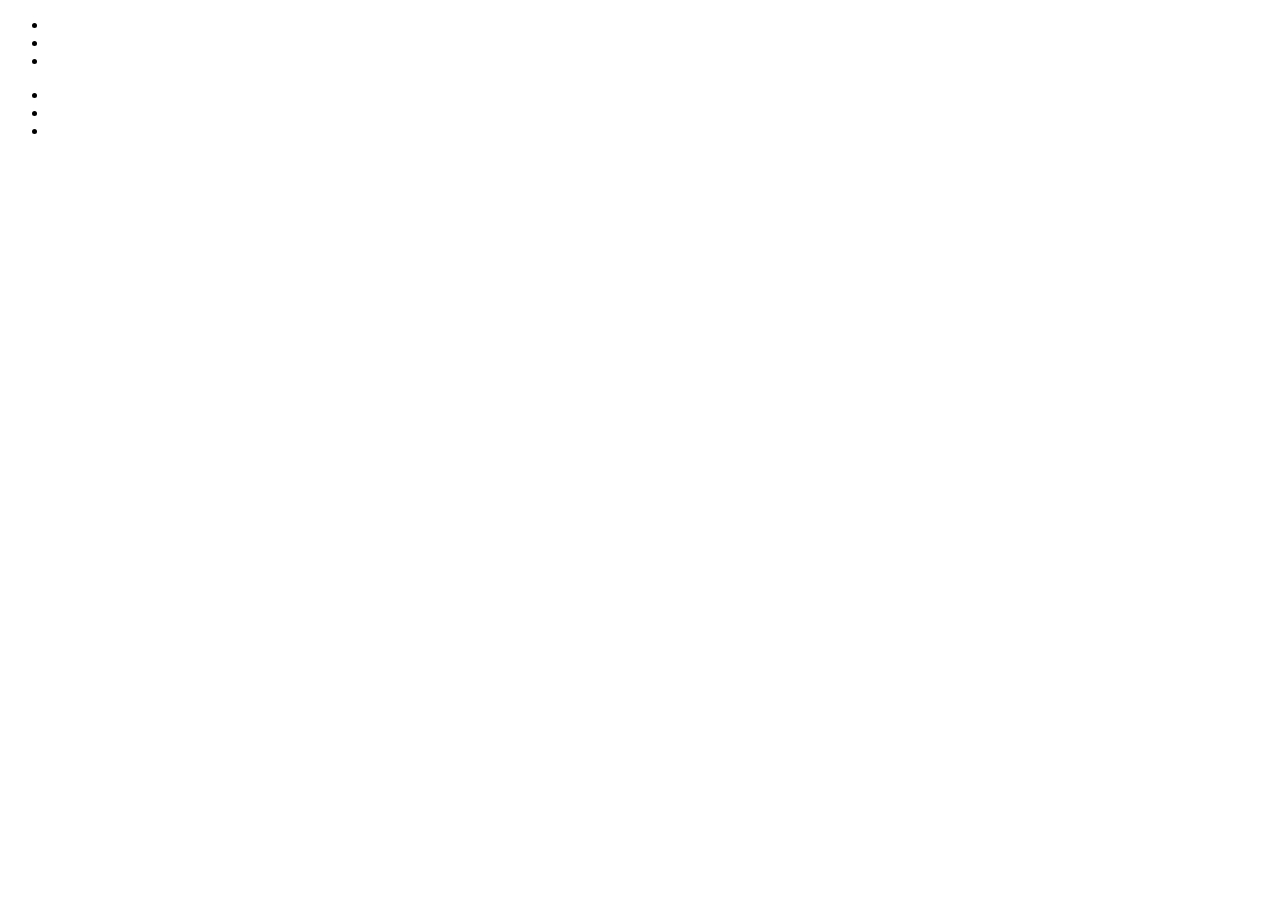
==== index.html @ 1eb903cd "html structuur" ====
<!DOCTYPE html>
<html lang="en">
<head>
    <meta charset="UTF-8">
    <meta name="viewport" content="width=device-width, initial-scale=1.0">
    <title>Qatar museum</title>
</head>
<body>
    <header>

        <nav>
            <ul>
                <li></li>
                <li></li>
                <li></li>
            </ul>
        </nav>
    </header>

    <ul>
        <li></li>
        <li></li>
        <li></li>
    </ul>

        <nav></nav>





</body>
</html>
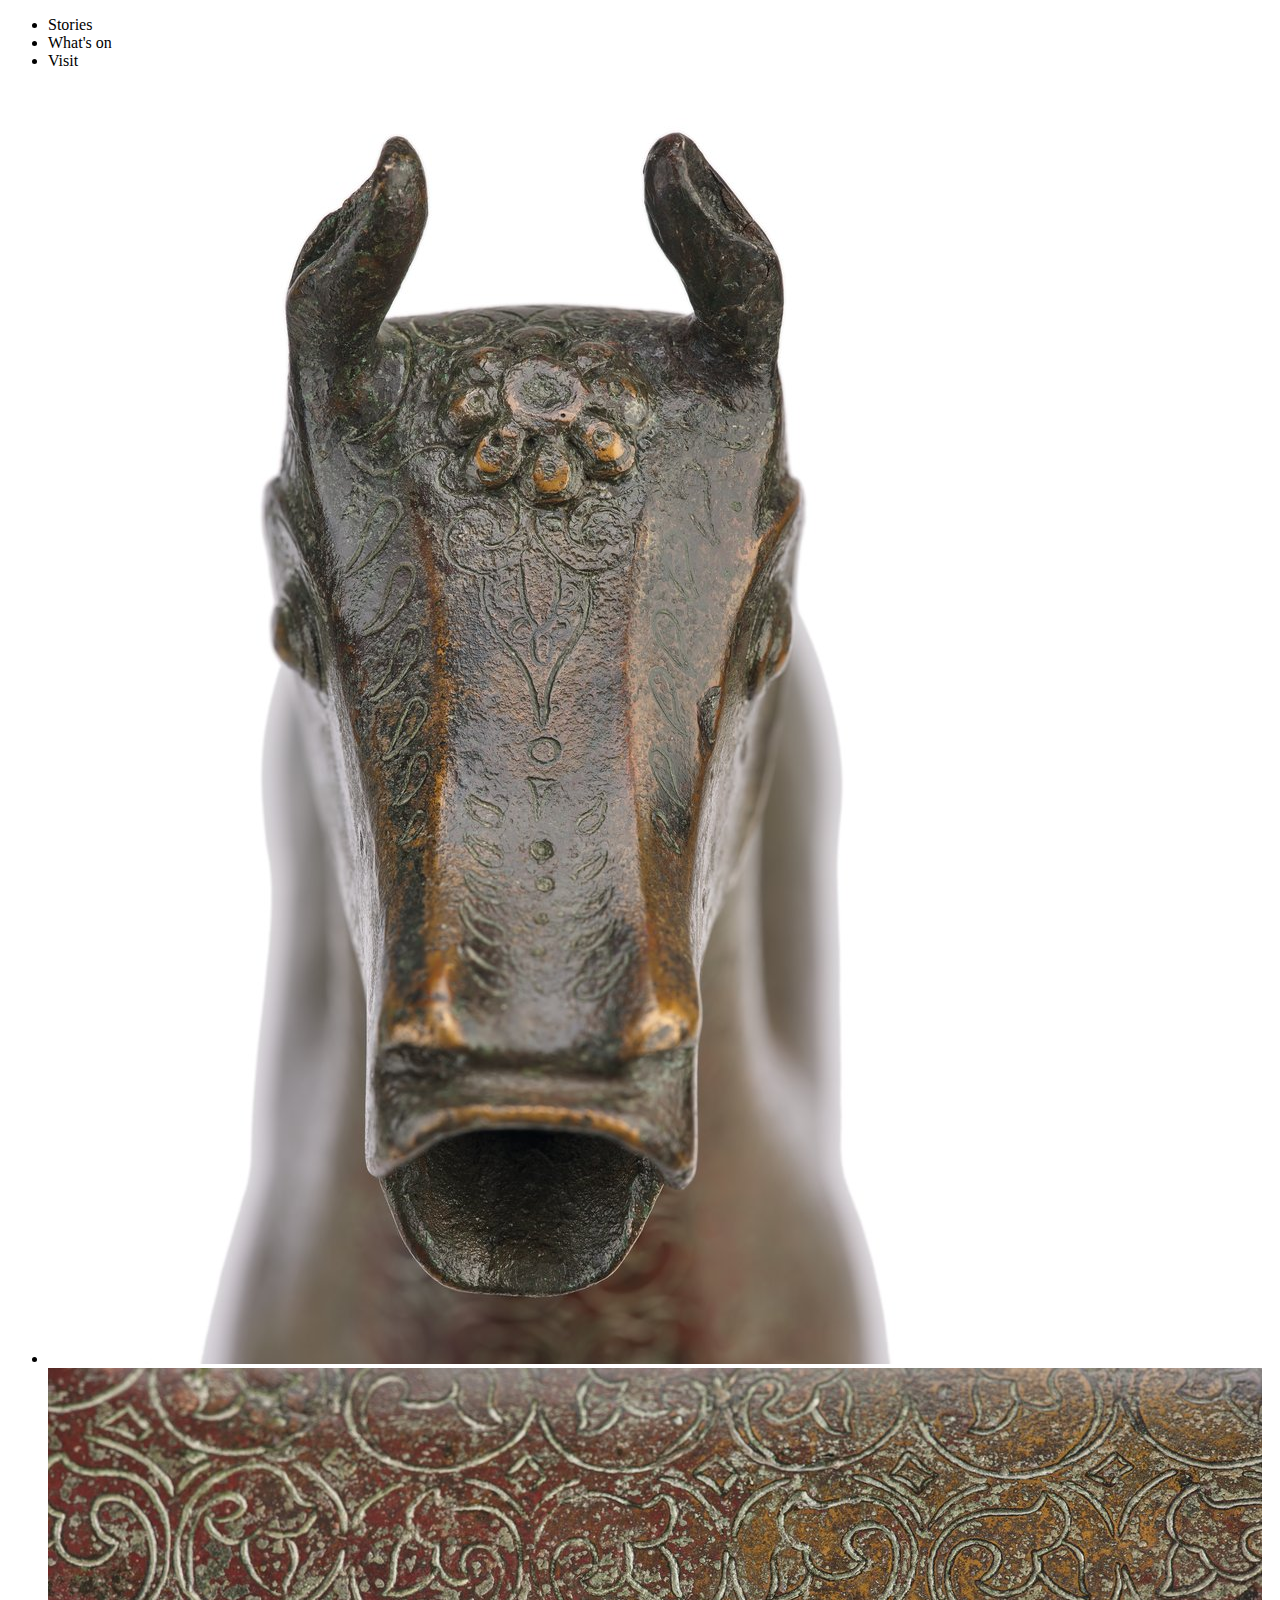
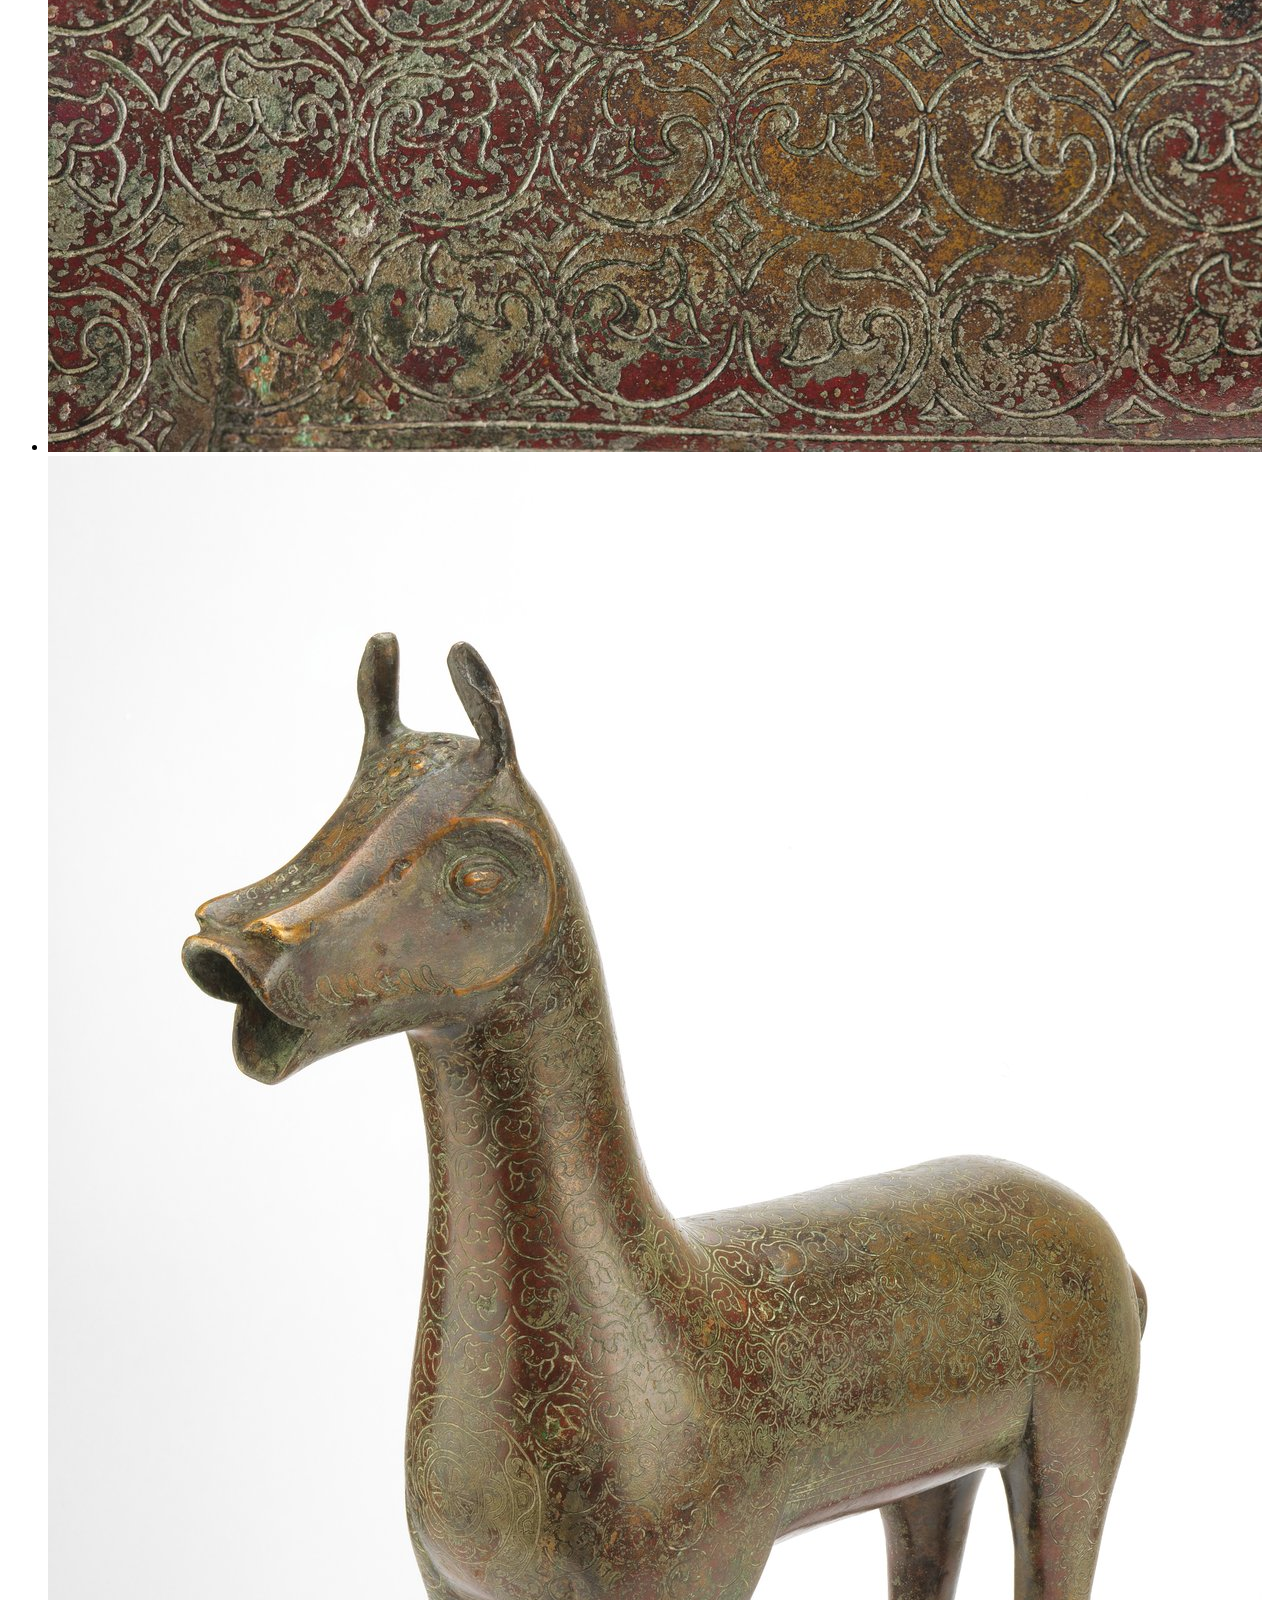
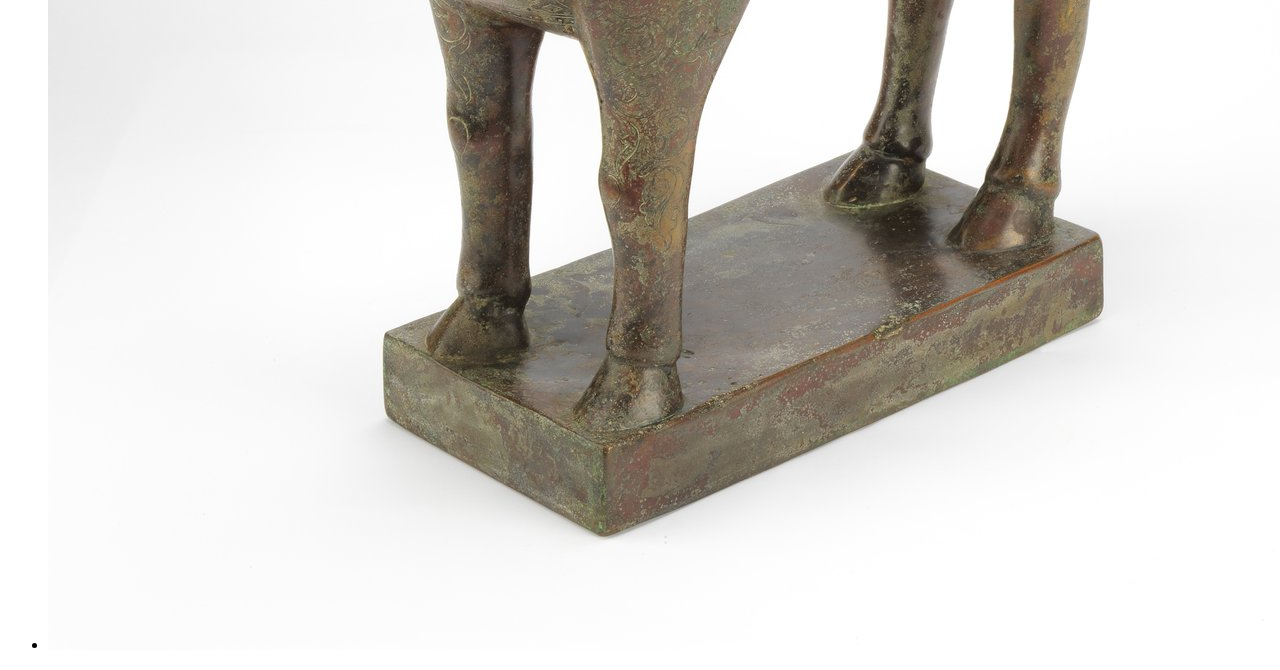
==== commit e75c7f0d: "tekst toevgevoegd" ====
--- a/index.html
+++ b/index.html
@@ -10,17 +10,17 @@
 
         <nav>
             <ul>
-                <li></li>
-                <li></li>
-                <li></li>
+                <li>Stories</li>
+                <li>What's on</li>
+                <li>Visit</li>
             </ul>
         </nav>
     </header>
 
     <ul>
-        <li></li>
-        <li></li>
-        <li></li>
+        <li><img src="assets/hind_2.2e16d0ba.fill-946x1278.jpg" alt="museum foto1"></li>
+        <li><img src="assets/hind_3.2e16d0ba.fill-1214x684.jpg" alt= "museum foto2"></li>
+        <li><img src="assets/hind_5.max-3188x1794.jpg" alt="museum foto3"></li>
     </ul>
 
         <nav></nav>
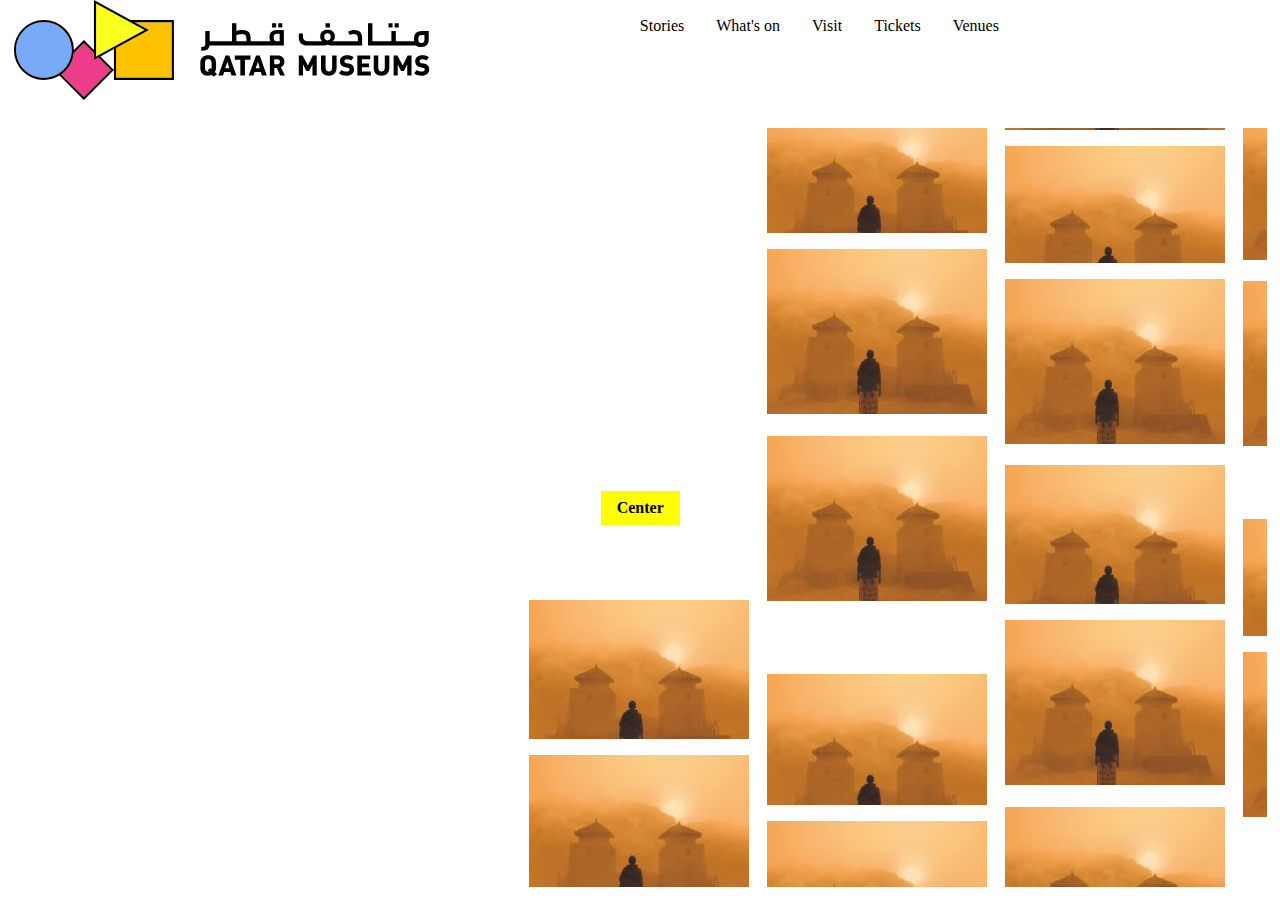
==== commit 9b4ab5b0: "v1" ====
--- a/index.html
+++ b/index.html
@@ -3,31 +3,651 @@
 <head>
     <meta charset="UTF-8">
     <meta name="viewport" content="width=device-width, initial-scale=1.0">
+    <link rel="stylesheet" href="styles\styles.css">
+    <script src="script.js" defer></script>
     <title>Qatar museum</title>
 </head>
 <body>
-    <header>
-
-        <nav>
-            <ul>
+
+        <nav class="website_navbar">
+            <svg class="logo__svg logo__svg--en" height="100" preserveAspectRatio="xMinYMid meet" viewBox="0 0 627 150" width="627" x="0" xmlns="http://www.w3.org/2000/svg" xmlns:xlink="http://www.w3.org/1999/xlink" y="0"><defs><g class="name" fill="currentColor" id="logo-en"><path d="M121.4 79.4l-15-15-15.3 15.4a44.75 44.75 0 01-18.6 31.7l33.9 33.9 40.5-40.5-18.7-18.7-6.8 3.7V79.4z" fill="#ed3c8a"></path><path d="M154.6 71.9v44.9h83.6V33.2h-56L203.9 45z" fill="#ffc200"></path><path d="M124.6 5.3v79.3L197.3 45z" fill="#faff1e"></path><path d="M46.4 33.1c-23.1 0-41.8 18.8-41.8 41.8 0 23.1 18.8 41.8 41.8 41.8 23.1 0 41.8-18.8 41.8-41.8 0-23.1-18.8-41.8-41.8-41.8z" fill="#79aafa"></path><path d="M176.4 30l-55-30v75l-15-15-15 15.1v-.2a45 45 0 10-45 45c8.6 0 16.6-2.4 23.4-6.6l36.6 36.6 45-45-20.3-20.3 20.3-11.1V120h90V30h-65zm-130 86.7C23.3 116.7 4.6 98 4.6 74.9c0-23.1 18.8-41.8 41.8-41.8 23.1 0 41.8 18.8 41.8 41.8 0 23.1-18.8 41.8-41.8 41.8zM146.9 105l-40.5 40.5-33.9-33.9a44.75 44.75 0 0018.6-31.7l15.3-15.3 15 15V90l6.8-3.7 18.7 18.7zm-22.3-20.4V5.3L197.3 45l-72.7 39.6zm113.6 32.2h-83.6V71.9L203.9 45l-21.7-11.8h56v83.6z" fill="#000000"></path><g fill="currentColor"><path d="M284.9 76.2c5.8 0 9.2-2.6 10-7.8h111.4V45.2c-4.2-.1-6.3-.1-9.6-.1-9 0-11.9 4.8-11.9 10.2v.6c0 2.7.5 4.3 1.4 5.8v.3h-29.7v-4.3c0-8.3-3.6-12.6-12.3-12.6h-1.1c-2.2 0-5.6.4-8 1.6V34.8h-6.6v27.1H295V46.5h-6.6v19.3c0 3.1-1.3 4.6-4.4 4.6h-1.7v5.8h2.6zm158.9-14.3c-5.4 0-8.9-1.5-8.9-8.2v-3.6h-6c-.2 2-.3 4-.3 4.9 0 9.9 5.3 13.4 14.1 13.4h19.5c2.6 0 6.8-.3 9.6-1.2 2.9.9 6.2 1.2 9.2 1.2h42.7V57.6c0-8.3-3.6-12.6-12.2-12.6-2.7 0-6.1.7-8.9 2.6l2.6 4.9c2.1-1.1 4.4-1.4 6.1-1.4 4.1 0 6 1.8 6 6.1V62h-37.8v-.2c2.1-1.7 3.3-4 3.3-7.1V54c0-6.6-5.4-9.5-11-9.5-5.3 0-11 2.6-11 9.5v.7c0 2.9.8 5.4 3.1 7.1v.2h-20.1zm170-15.4c-9 0-12.3 4.3-12.3 12.6v.3c0 .9.1 1.8.1 2.6h-27.4V46.6h-6.6V62h-28.5V34.8h-6.6v33.6h71.6c2.6 1.7 5 2.2 7.9 2.2h1.1c6.8 0 10.5-4.3 10.5-10.8V46.6c-4.2-.1-6.5-.1-9.8-.1zm-270.4 4.6c4.1 0 6.7 1.8 6.7 6.3V62h-15v-9.2c1.6-1.2 5.1-1.6 6.9-1.6h1.4zm268.8 13.3c-2.7 0-4.2-1.6-4.2-5.2v-.9c0-4.3 1.5-5.8 5.9-5.8h3.3v6.7c0 3.6-1.3 5.2-4.3 5.2h-.7zm-216.3-2.5c-3.2 0-4.9-1.5-4.9-5.7v-.5c0-3.6 1.9-5 5.6-5h3.4V62h-4.1zm71-7.7c0-3.1 1.9-4.5 4.9-4.5 2.6 0 4.8 1.3 4.8 4.5v.7c0 4.1-2 5.5-4.8 5.9-2.6-.5-4.9-1.7-4.9-5.9v-.7zm1.9-12.8h6.6v-6.6h-6.6v6.6zm-80.2 0h6.1v-6.6h-6.1v6.6zm174.6 0h6.1v-6.6h-6.1v6.6zm-165.3 0h6.1v-6.6h-6.1v6.6zm174.6 0h6.1v-6.6h-6.1v6.6z"></path><path d="M281 102.1c0 7.5 4 11.5 11.2 11.5 2.1 0 4.2-.4 5.8-1.3l3.2 2.8 4.8-4-3.3-3.1c1.3-1.9 1.9-4.7 1.9-7.6v-6.2c0-7.5-4.3-11.5-11.8-11.5-6.6 0-11.8 4-11.8 11.5v7.9zm154 11v-16h.3l4.7 9.5h4.3L449 97h.2v16.1h6.4V83.2h-5.8l-7.5 15.1-7.8-15.1h-5.8v29.9h6.3zm142.1 0v-16h.2l4.8 9.5h4.3l4.7-9.6h.3v16.1h6.4V83.2H592l-7.5 15.1-7.8-15.1h-5.8v29.9h6.2zm-169.2.1l-6.1-12.2c3.5-1.3 5.4-4.7 5.4-8.6 0-5.3-4-9.1-10.1-9.1h-11.8v29.9h6.7v-11.3h3.6l5.2 11.3h7.1zm77.5-30h-6.7v18.2c0 4.3-1.6 6-4.9 6-3.2 0-4.9-1.8-4.9-6V83.2H462V102c0 7.5 4.2 11.5 11.8 11.5 6.6 0 11.6-4 11.6-11.5V83.2zm79 0h-6.7v18.2c0 4.3-1.7 6-4.9 6s-4.9-1.8-4.9-6V83.2h-6.8V102c0 7.5 4.2 11.5 11.8 11.5 6.6 0 11.6-4 11.6-11.5V83.2zm-203.8 30l1.8-5.3h9.2l1.7 5.3h7.4l-10.6-29.9h-5.6l-10.9 29.9h7zm-45.6 0l1.8-5.3h9.2l1.7 5.3h7.4l-10.7-29.9h-5.6L308 113.2h7zm219-18.1h-10.6v-6.2h12.5v-5.7h-19.4v29.9h20.2v-5.7h-13.3v-6.5H534v-5.8zm-45.1 14.8c3.4 2.9 7.1 3.7 11.4 3.7 6.1 0 11.2-3.2 11.2-9.4 0-4.7-2-7.9-8.2-9l-3.2-.5c-2-.3-3-1.2-3-2.9s1.3-3 3.9-3c1.7 0 3.9.2 6.3 2l3.7-4.9c-2.8-2.2-5.7-3.1-9.9-3.1-6.6 0-10.7 3.7-10.7 9.1 0 5.1 2.5 7.9 8.1 8.9l3.5.7c1.9.3 2.8 1.2 2.8 2.8 0 1.9-1.7 3.1-4.6 3.1-2.6 0-5-.4-7.4-2.4l-3.9 4.9zm112.8 0c3.4 2.9 7.1 3.7 11.4 3.7 6.1 0 11.2-3.2 11.2-9.4 0-4.7-2-7.9-8.2-9l-3.2-.5c-2-.3-3-1.2-3-2.9s1.3-3 3.9-3c1.7 0 3.9.2 6.3 2l3.7-4.9c-2.8-2.2-5.8-3.1-9.9-3.1-6.6 0-10.6 3.7-10.6 9.1 0 5.1 2.5 7.9 8.1 8.9l3.5.7c1.9.3 2.8 1.2 2.8 2.8 0 1.9-1.7 3.1-4.6 3.1-2.6 0-5-.4-7.4-2.4l-4 4.9zM356.1 83.3h-23.4v6.3h8.3v23.6h6.9V89.6h8.3v-6.3zm-68.2 11.3c0-4.3 1.7-6 5-6 3.2 0 5 1.7 5 6v7.2c0 .8-.1 1.5-.1 2.1l-1.9-1.9-4 3.8 2.2 1.9c-.4.1-.7.1-1.1.1-3.1 0-5-1.7-5-6v-7.2zm104 1.9v-7.8h4.1c2.8 0 4.5 1.2 4.5 3.8 0 2.6-1.7 4-4.5 4h-4.1zM321.5 93h.2l2.8 9.4h-6.2l3.2-9.4zm45.7 0h.2l2.8 9.4H364l3.2-9.4z"></path></g></g></defs><use fill="currentColor" x="0" xlink:href="#logo-en" y="0"></use></svg>
+            <ul class="navbar_list">
                 <li>Stories</li>
                 <li>What's on</li>
                 <li>Visit</li>
+                <li>Tickets</li>
+                <li>Venues</li>
             </ul>
         </nav>
-    </header>
-
-    <ul>
-        <li><img src="assets/hind_2.2e16d0ba.fill-946x1278.jpg" alt="museum foto1"></li>
-        <li><img src="assets/hind_3.2e16d0ba.fill-1214x684.jpg" alt= "museum foto2"></li>
-        <li><img src="assets/hind_5.max-3188x1794.jpg" alt="museum foto3"></li>
-    </ul>
-
-        <nav></nav>
-
-
-
-
-
+
+    <main>
+        <ul>
+            <li><img src="assets\1._Ramata-Toulaye_Sy_Banel__Adama.d9264bcf.fill-1024x768.jpg" alt="woestijnfoto"></li>
+            <li><img src="assets\1._Ramata-Toulaye_Sy_Banel__Adama.d9264bcf.fill-1024x768.jpg" alt="woestijnfoto"></li>
+            <li><img src="assets\1._Ramata-Toulaye_Sy_Banel__Adama.d9264bcf.fill-1024x768.jpg" alt="woestijnfoto"></li>
+            <li><img src="assets\1._Ramata-Toulaye_Sy_Banel__Adama.d9264bcf.fill-1024x768.jpg" alt="woestijnfoto"></li>
+            <li><img src="assets\1._Ramata-Toulaye_Sy_Banel__Adama.d9264bcf.fill-1024x768.jpg" alt="woestijnfoto"></li>
+            <li><img src="assets\1._Ramata-Toulaye_Sy_Banel__Adama.d9264bcf.fill-1024x768.jpg" alt="woestijnfoto"></li>
+            <li><img src="assets\1._Ramata-Toulaye_Sy_Banel__Adama.d9264bcf.fill-1024x768.jpg" alt="woestijnfoto"></li>
+            <li><img src="assets\1._Ramata-Toulaye_Sy_Banel__Adama.d9264bcf.fill-1024x768.jpg" alt="woestijnfoto"></li>
+            <li><img src="assets\1._Ramata-Toulaye_Sy_Banel__Adama.d9264bcf.fill-1024x768.jpg" alt="woestijnfoto"></li>
+            <li><img src="assets\1._Ramata-Toulaye_Sy_Banel__Adama.d9264bcf.fill-1024x768.jpg" alt="woestijnfoto"></li>
+            <li><img src="assets\1._Ramata-Toulaye_Sy_Banel__Adama.d9264bcf.fill-1024x768.jpg" alt="woestijnfoto"></li>
+            <li><img src="assets\1._Ramata-Toulaye_Sy_Banel__Adama.d9264bcf.fill-1024x768.jpg" alt="woestijnfoto"></li>
+            <li><img src="assets\1._Ramata-Toulaye_Sy_Banel__Adama.d9264bcf.fill-1024x768.jpg" alt="woestijnfoto"></li>
+            <li><img src="assets\1._Ramata-Toulaye_Sy_Banel__Adama.d9264bcf.fill-1024x768.jpg" alt="woestijnfoto"></li>
+            <li><img src="assets\1._Ramata-Toulaye_Sy_Banel__Adama.d9264bcf.fill-1024x768.jpg" alt="woestijnfoto"></li>
+            <li><img src="assets\1._Ramata-Toulaye_Sy_Banel__Adama.d9264bcf.fill-1024x768.jpg" alt="woestijnfoto"></li>
+            <li><img src="assets\1._Ramata-Toulaye_Sy_Banel__Adama.d9264bcf.fill-1024x768.jpg" alt="woestijnfoto"></li>
+            <li><img src="assets\1._Ramata-Toulaye_Sy_Banel__Adama.d9264bcf.fill-1024x768.jpg" alt="woestijnfoto"></li>
+            <li><img src="assets\1._Ramata-Toulaye_Sy_Banel__Adama.d9264bcf.fill-1024x768.jpg" alt="woestijnfoto"></li>
+            <li><img src="assets\1._Ramata-Toulaye_Sy_Banel__Adama.d9264bcf.fill-1024x768.jpg" alt="woestijnfoto"></li>
+            <li><img src="assets\1._Ramata-Toulaye_Sy_Banel__Adama.d9264bcf.fill-1024x768.jpg" alt="woestijnfoto"></li>
+            <li><img src="assets\1._Ramata-Toulaye_Sy_Banel__Adama.d9264bcf.fill-1024x768.jpg" alt="woestijnfoto"></li>
+            <li><img src="assets\1._Ramata-Toulaye_Sy_Banel__Adama.d9264bcf.fill-1024x768.jpg" alt="woestijnfoto"></li>
+            <li><img src="assets\1._Ramata-Toulaye_Sy_Banel__Adama.d9264bcf.fill-1024x768.jpg" alt="woestijnfoto">/li>
+            <li><img src="assets\1._Ramata-Toulaye_Sy_Banel__Adama.d9264bcf.fill-1024x768.jpg" alt="woestijnfoto"></li>
+            <li><img src="assets\1._Ramata-Toulaye_Sy_Banel__Adama.d9264bcf.fill-1024x768.jpg" alt="woestijnfoto"></li>
+            <li><img src="assets\1._Ramata-Toulaye_Sy_Banel__Adama.d9264bcf.fill-1024x768.jpg" alt="woestijnfoto"></li>
+            <li><img src="assets\1._Ramata-Toulaye_Sy_Banel__Adama.d9264bcf.fill-1024x768.jpg" alt="woestijnfoto"></li>
+            <li><img src="assets\1._Ramata-Toulaye_Sy_Banel__Adama.d9264bcf.fill-1024x768.jpg" alt="woestijnfoto"></li>
+            <li><img src="assets\1._Ramata-Toulaye_Sy_Banel__Adama.d9264bcf.fill-1024x768.jpg" alt="woestijnfoto"></li>
+            <li><img src="assets\1._Ramata-Toulaye_Sy_Banel__Adama.d9264bcf.fill-1024x768.jpg" alt="woestijnfoto"></li>
+            <li><img src="assets\1._Ramata-Toulaye_Sy_Banel__Adama.d9264bcf.fill-1024x768.jpg" alt="woestijnfoto"></li>
+            <li><img src="assets\1._Ramata-Toulaye_Sy_Banel__Adama.d9264bcf.fill-1024x768.jpg" alt="woestijnfoto"></li>
+            <li><img src="assets\1._Ramata-Toulaye_Sy_Banel__Adama.d9264bcf.fill-1024x768.jpg" alt="woestijnfoto"></li>
+            <li><img src="assets\1._Ramata-Toulaye_Sy_Banel__Adama.d9264bcf.fill-1024x768.jpg" alt="woestijnfoto"></li>
+            <li><img src="assets\1._Ramata-Toulaye_Sy_Banel__Adama.d9264bcf.fill-1024x768.jpg" alt="woestijnfoto"></li>
+            <li><img src="assets\1._Ramata-Toulaye_Sy_Banel__Adama.d9264bcf.fill-1024x768.jpg" alt="woestijnfoto"></li>
+            <li><img src="assets\1._Ramata-Toulaye_Sy_Banel__Adama.d9264bcf.fill-1024x768.jpg" alt="woestijnfoto"></li>
+            <li><img src="assets\1._Ramata-Toulaye_Sy_Banel__Adama.d9264bcf.fill-1024x768.jpg" alt="woestijnfoto"></li>
+            <li><img src="assets\1._Ramata-Toulaye_Sy_Banel__Adama.d9264bcf.fill-1024x768.jpg" alt="woestijnfoto"></li>
+            <li><img src="assets\1._Ramata-Toulaye_Sy_Banel__Adama.d9264bcf.fill-1024x768.jpg" alt="woestijnfoto"></li>
+            <li><img src="assets\1._Ramata-Toulaye_Sy_Banel__Adama.d9264bcf.fill-1024x768.jpg" alt="woestijnfoto"></li>
+            <li><img src="assets\1._Ramata-Toulaye_Sy_Banel__Adama.d9264bcf.fill-1024x768.jpg" alt="woestijnfoto"></li>
+            <li><img src="assets\1._Ramata-Toulaye_Sy_Banel__Adama.d9264bcf.fill-1024x768.jpg" alt="woestijnfoto"></li>
+            <li><img src="assets\1._Ramata-Toulaye_Sy_Banel__Adama.d9264bcf.fill-1024x768.jpg" alt="woestijnfoto"></li>
+            <li><img src="assets\1._Ramata-Toulaye_Sy_Banel__Adama.d9264bcf.fill-1024x768.jpg" alt="woestijnfoto"></li>
+            <li><img src="assets\1._Ramata-Toulaye_Sy_Banel__Adama.d9264bcf.fill-1024x768.jpg" alt="woestijnfoto"></li>
+            <li><img src="assets\1._Ramata-Toulaye_Sy_Banel__Adama.d9264bcf.fill-1024x768.jpg" alt="woestijnfoto"></li>
+            <li><img src="assets\1._Ramata-Toulaye_Sy_Banel__Adama.d9264bcf.fill-1024x768.jpg" alt="woestijnfoto"></li>
+            <li><img src="assets\1._Ramata-Toulaye_Sy_Banel__Adama.d9264bcf.fill-1024x768.jpg" alt="woestijnfoto"></li>
+            <li><img src="assets\1._Ramata-Toulaye_Sy_Banel__Adama.d9264bcf.fill-1024x768.jpg" alt="woestijnfoto"></li>
+            <li><img src="assets\1._Ramata-Toulaye_Sy_Banel__Adama.d9264bcf.fill-1024x768.jpg" alt="woestijnfoto"></li>
+            <li><img src="assets\1._Ramata-Toulaye_Sy_Banel__Adama.d9264bcf.fill-1024x768.jpg" alt="woestijnfoto"></li>
+            <li><img src="assets\1._Ramata-Toulaye_Sy_Banel__Adama.d9264bcf.fill-1024x768.jpg" alt="woestijnfoto"></li>
+            <li><img src="assets\1._Ramata-Toulaye_Sy_Banel__Adama.d9264bcf.fill-1024x768.jpg" alt="woestijnfoto"></li>
+            <li><img src="assets\1._Ramata-Toulaye_Sy_Banel__Adama.d9264bcf.fill-1024x768.jpg" alt="woestijnfoto"></li>
+            <li><img src="assets\1._Ramata-Toulaye_Sy_Banel__Adama.d9264bcf.fill-1024x768.jpg" alt="woestijnfoto"></li>
+            <li><img src="assets\1._Ramata-Toulaye_Sy_Banel__Adama.d9264bcf.fill-1024x768.jpg" alt="woestijnfoto"></li>
+            <li><img src="assets\1._Ramata-Toulaye_Sy_Banel__Adama.d9264bcf.fill-1024x768.jpg" alt="woestijnfoto"></li>
+            <li><img src="assets\1._Ramata-Toulaye_Sy_Banel__Adama.d9264bcf.fill-1024x768.jpg" alt="woestijnfoto"></li>
+            <li><img src="assets\1._Ramata-Toulaye_Sy_Banel__Adama.d9264bcf.fill-1024x768.jpg" alt="woestijnfoto"></li>
+            <li><img src="assets\1._Ramata-Toulaye_Sy_Banel__Adama.d9264bcf.fill-1024x768.jpg" alt="woestijnfoto"></li>
+            <li><img src="assets\1._Ramata-Toulaye_Sy_Banel__Adama.d9264bcf.fill-1024x768.jpg" alt="woestijnfoto"></li>
+            <li><img src="assets\1._Ramata-Toulaye_Sy_Banel__Adama.d9264bcf.fill-1024x768.jpg" alt="woestijnfoto"></li>
+            <li><img src="assets\1._Ramata-Toulaye_Sy_Banel__Adama.d9264bcf.fill-1024x768.jpg" alt="woestijnfoto"></li>
+            <li><img src="assets\1._Ramata-Toulaye_Sy_Banel__Adama.d9264bcf.fill-1024x768.jpg" alt="woestijnfoto"></li>
+            <li><img src="assets\1._Ramata-Toulaye_Sy_Banel__Adama.d9264bcf.fill-1024x768.jpg" alt="woestijnfoto"></li>
+            <li><img src="assets\1._Ramata-Toulaye_Sy_Banel__Adama.d9264bcf.fill-1024x768.jpg" alt="woestijnfoto"></li>
+            <li><img src="assets\1._Ramata-Toulaye_Sy_Banel__Adama.d9264bcf.fill-1024x768.jpg" alt="woestijnfoto"></li>
+            <li><img src="assets\1._Ramata-Toulaye_Sy_Banel__Adama.d9264bcf.fill-1024x768.jpg" alt="woestijnfoto"></li>
+            <li><img src="assets\1._Ramata-Toulaye_Sy_Banel__Adama.d9264bcf.fill-1024x768.jpg" alt="woestijnfoto"></li>
+            <li><img src="assets\1._Ramata-Toulaye_Sy_Banel__Adama.d9264bcf.fill-1024x768.jpg" alt="woestijnfoto">/li>
+            <li><img src="assets\1._Ramata-Toulaye_Sy_Banel__Adama.d9264bcf.fill-1024x768.jpg" alt="woestijnfoto"></li>
+            <li><img src="assets\1._Ramata-Toulaye_Sy_Banel__Adama.d9264bcf.fill-1024x768.jpg" alt="woestijnfoto"></li>
+            <li><img src="assets\1._Ramata-Toulaye_Sy_Banel__Adama.d9264bcf.fill-1024x768.jpg" alt="woestijnfoto"></li>
+            <li><img src="assets\1._Ramata-Toulaye_Sy_Banel__Adama.d9264bcf.fill-1024x768.jpg" alt="woestijnfoto"></li>
+            <li><img src="assets\1._Ramata-Toulaye_Sy_Banel__Adama.d9264bcf.fill-1024x768.jpg" alt="woestijnfoto"></li>
+            <li><img src="assets\1._Ramata-Toulaye_Sy_Banel__Adama.d9264bcf.fill-1024x768.jpg" alt="woestijnfoto"></li>
+            <li><img src="assets\1._Ramata-Toulaye_Sy_Banel__Adama.d9264bcf.fill-1024x768.jpg" alt="woestijnfoto"></li>
+            <li><img src="assets\1._Ramata-Toulaye_Sy_Banel__Adama.d9264bcf.fill-1024x768.jpg" alt="woestijnfoto"></li>
+            <li><img src="assets\1._Ramata-Toulaye_Sy_Banel__Adama.d9264bcf.fill-1024x768.jpg" alt="woestijnfoto"></li>
+            <li><img src="assets\1._Ramata-Toulaye_Sy_Banel__Adama.d9264bcf.fill-1024x768.jpg" alt="woestijnfoto"></li>
+            <li><img src="assets\1._Ramata-Toulaye_Sy_Banel__Adama.d9264bcf.fill-1024x768.jpg" alt="woestijnfoto"></li>
+            <li><img src="assets\1._Ramata-Toulaye_Sy_Banel__Adama.d9264bcf.fill-1024x768.jpg" alt="woestijnfoto"></li>
+            <li><img src="assets\1._Ramata-Toulaye_Sy_Banel__Adama.d9264bcf.fill-1024x768.jpg" alt="woestijnfoto"></li>
+            <li><img src="assets\1._Ramata-Toulaye_Sy_Banel__Adama.d9264bcf.fill-1024x768.jpg" alt="woestijnfoto"></li>
+            <li><img src="assets\1._Ramata-Toulaye_Sy_Banel__Adama.d9264bcf.fill-1024x768.jpg" alt="woestijnfoto"></li>
+            <li><img src="assets\1._Ramata-Toulaye_Sy_Banel__Adama.d9264bcf.fill-1024x768.jpg" alt="woestijnfoto"></li>
+            <li><img src="assets\1._Ramata-Toulaye_Sy_Banel__Adama.d9264bcf.fill-1024x768.jpg" alt="woestijnfoto"></li>
+            <li><img src="assets\1._Ramata-Toulaye_Sy_Banel__Adama.d9264bcf.fill-1024x768.jpg" alt="woestijnfoto"></li>
+            <li><img src="assets\1._Ramata-Toulaye_Sy_Banel__Adama.d9264bcf.fill-1024x768.jpg" alt="woestijnfoto"></li>
+            <li><img src="assets\1._Ramata-Toulaye_Sy_Banel__Adama.d9264bcf.fill-1024x768.jpg" alt="woestijnfoto"></li>
+            <li><img src="assets\1._Ramata-Toulaye_Sy_Banel__Adama.d9264bcf.fill-1024x768.jpg" alt="woestijnfoto"></li>
+            <li><img src="assets\1._Ramata-Toulaye_Sy_Banel__Adama.d9264bcf.fill-1024x768.jpg" alt="woestijnfoto"></li>
+            <li><img src="assets\1._Ramata-Toulaye_Sy_Banel__Adama.d9264bcf.fill-1024x768.jpg" alt="woestijnfoto"></li>
+            <li><img src="assets\1._Ramata-Toulaye_Sy_Banel__Adama.d9264bcf.fill-1024x768.jpg" alt="woestijnfoto"></li>
+            <li><img src="assets\1._Ramata-Toulaye_Sy_Banel__Adama.d9264bcf.fill-1024x768.jpg" alt="woestijnfoto"></li>
+            <li><img src="assets\1._Ramata-Toulaye_Sy_Banel__Adama.d9264bcf.fill-1024x768.jpg" alt="woestijnfoto"></li>
+            <li></li>
+            <li></li>
+            <li></li>
+            <li></li>
+            <li></li>
+            <li></li>
+            <li></li>
+            <li></li>
+            <li></li>
+            <li></li>
+            <li></li>
+            <li></li>
+            <li></li>
+            <li></li>
+            <li></li>
+            <li></li>
+            <li></li>
+            <li></li>
+            <li></li>
+            <li></li>
+            <li></li>
+            <li></li>
+            <li></li>
+            <li></li>
+            <li></li>
+            <li></li>
+            <li></li>
+            <li></li>
+            <li></li>
+            <li></li><li></li><li></li><li></li><li></li><li></li><li></li><li></li><li></li><li></li><li></li><li></li><li></li><li></li><li></li><li></li><li></li><li></li><li></li><li></li><li></li><li></li><li></li><li></li><li></li><li></li><li></li><li></li><li></li><li></li><li></li><li></li><li></li><li></li><li></li><li></li><li></li><li></li><li></li><li></li><li></li><li></li><li></li><li></li><li></li><li></li><li></li><li></li><li></li><li></li><li></li><li></li><li></li><li></li><li></li><li></li><li></li><li></li><li></li><li></li><li></li><li></li><li></li><li></li><li></li><li></li><li></li><li></li><li></li><li></li><li></li><li></li>
+            
+            <li></li><li></li><li></li><li></li><li></li><li></li><li></li><li></li><li></li><li></li><li></li><li></li><li></li><li></li><li></li><li></li><li></li><li></li><li></li><li></li><li></li><li></li><li></li><li></li><li></li><li></li><li></li><li></li><li></li><li></li><li></li><li></li><li></li><li></li><li></li><li></li><li></li><li></li><li></li><li></li><li></li><li></li><li></li><li></li><li></li><li></li><li></li><li></li><li></li><li></li><li></li><li></li><li></li><li></li><li></li><li></li><li></li><li></li><li></li><li></li><li></li><li></li><li></li><li></li><li></li><li></li><li></li><li></li><li></li><li></li><li></li><li></li><li></li><li></li><li></li><li></li><li></li><li></li><li></li><li></li><li></li><li></li><li></li><li></li><li></li><li></li><li></li><li></li><li></li><li></li><li></li><li></li><li></li><li></li><li></li><li></li><li></li><li></li><li></li><li></li>
+            
+            <li></li><li></li><li></li><li></li><li></li><li></li><li></li><li></li><li></li><li></li><li></li><li></li><li></li><li></li><li></li><li></li><li></li><li></li><li></li><li></li><li></li><li></li><li></li><li></li><li></li><li></li><li></li><li></li><li></li><li></li><li></li><li></li><li></li><li></li><li></li><li></li><li></li><li></li><li></li><li></li><li></li><li></li><li></li><li></li><li></li><li></li><li></li><li></li><li></li><li></li><li></li><li></li><li></li><li></li><li></li><li></li><li></li><li></li><li></li><li></li><li></li><li></li><li></li><li></li><li></li><li></li><li></li><li></li><li></li><li></li><li></li><li></li><li></li><li></li><li></li><li></li><li></li><li></li><li></li><li></li><li></li><li></li><li></li><li></li><li></li><li></li><li></li><li></li><li></li><li></li><li></li><li></li><li></li><li></li><li></li><li></li><li></li><li></li><li></li><li></li>
+            
+            <li></li><li></li><li></li><li></li><li></li><li></li><li></li><li></li><li></li><li></li><li></li><li></li><li></li><li></li><li></li><li></li><li></li><li></li><li></li><li></li><li></li><li></li><li></li><li></li><li></li><li></li><li></li><li></li><li></li><li></li><li></li><li></li><li></li><li></li><li></li><li></li><li></li><li></li><li></li><li></li><li></li><li></li><li></li><li></li><li></li><li></li><li></li><li></li><li></li><li></li><li></li><li></li><li></li><li></li><li></li><li></li><li></li><li></li><li></li><li></li><li></li><li></li><li></li><li></li><li></li><li></li><li></li><li></li><li></li><li></li><li></li><li></li><li></li><li></li><li></li><li></li><li></li><li></li><li></li><li></li><li></li><li></li><li></li><li></li><li></li><li></li><li></li><li></li><li></li><li></li><li></li><li></li><li></li><li></li><li></li><li></li><li></li><li></li><li></li><li></li>
+            
+            <li></li><li></li><li></li><li></li><li></li><li></li><li></li><li></li><li></li><li></li><li></li><li></li><li></li><li></li><li></li><li></li><li></li><li></li><li></li><li></li><li></li><li></li><li></li><li></li><li></li><li></li><li></li><li></li><li></li><li></li><li></li><li></li><li></li><li></li><li></li><li></li><li></li><li></li><li></li><li></li><li></li><li></li><li></li><li></li><li></li><li></li><li></li><li></li><li></li><li></li><li></li><li></li><li></li><li></li><li></li><li></li><li></li><li></li><li></li><li></li><li></li><li></li><li></li><li></li><li></li><li></li><li></li><li></li><li></li><li></li><li></li><li></li><li></li><li></li><li></li><li></li><li></li><li></li><li></li><li></li><li></li><li></li><li></li><li></li><li></li><li></li><li></li><li></li><li></li><li></li><li></li><li></li><li></li><li></li><li></li><li></li><li></li><li></li><li></li><li></li>
+            
+            <li></li><li></li><li></li><li></li><li></li><li></li><li></li><li></li><li></li><li></li><li></li><li></li><li></li><li></li><li></li><li></li><li></li><li></li><li></li><li></li><li></li><li></li><li></li><li></li><li></li><li></li><li></li><li></li><li></li><li></li><li></li><li></li><li></li><li></li><li></li><li></li><li></li><li></li><li></li><li></li><li></li><li></li><li></li><li></li><li></li><li></li><li></li><li></li><li></li><li></li><li></li><li></li><li></li><li></li><li></li><li></li><li></li><li></li><li></li><li></li><li></li><li></li><li></li><li></li><li></li><li></li><li></li><li></li><li></li><li></li><li></li><li></li><li></li><li></li><li></li><li></li><li></li><li></li><li></li><li></li><li></li><li></li><li></li><li></li><li></li><li></li><li></li><li></li><li></li><li></li><li></li><li></li><li></li><li></li><li></li><li></li><li></li><li></li><li></li><li></li>
+            
+            <li></li><li></li><li></li><li></li><li></li><li></li><li></li><li></li><li></li><li></li><li></li><li></li><li></li><li></li><li></li><li></li><li></li><li></li><li></li><li></li><li></li><li></li><li></li><li></li><li></li><li></li><li></li><li></li><li></li><li></li><li></li><li></li><li></li><li></li><li></li><li></li><li></li><li></li><li></li><li></li><li></li><li></li><li></li><li></li><li></li><li></li><li></li><li></li><li></li><li></li><li></li><li></li><li></li><li></li><li></li><li></li><li></li><li></li><li></li><li></li><li></li><li></li><li></li><li></li><li></li><li></li><li></li><li></li><li></li><li></li><li></li><li></li><li></li><li></li><li></li><li></li><li></li><li></li><li></li><li></li><li></li><li></li><li></li><li></li><li></li><li></li><li></li><li></li><li></li><li></li><li></li><li></li><li></li><li></li><li></li><li></li><li></li><li></li><li></li><li></li>
+            
+            <li></li><li></li><li></li><li></li><li></li><li></li><li></li><li></li><li></li><li></li><li></li><li></li><li></li><li></li><li></li><li></li><li></li><li></li><li></li><li></li><li></li><li></li><li></li><li></li><li></li><li></li><li></li><li></li><li></li><li></li><li></li><li></li><li></li><li></li><li></li><li></li><li></li><li></li><li></li><li></li><li></li><li></li><li></li><li></li><li></li><li></li><li></li><li></li><li></li><li></li><li></li><li></li><li></li><li></li><li></li><li></li><li></li><li></li><li></li><li></li><li></li><li></li><li></li><li></li><li></li><li></li><li></li><li></li><li></li><li></li><li></li><li></li><li></li><li></li><li></li><li></li><li></li><li></li><li></li><li></li><li></li><li></li><li></li><li></li><li></li><li></li><li></li><li></li><li></li><li></li><li></li><li></li><li></li><li></li><li></li><li></li><li></li><li></li><li></li><li></li>
+            
+            <li></li><li></li><li></li><li></li><li></li><li></li><li></li><li></li><li></li><li></li><li></li><li></li><li></li><li></li><li></li><li></li><li></li><li></li><li></li><li></li><li></li><li></li><li></li><li></li><li></li><li></li><li></li><li></li><li></li><li></li><li></li><li></li><li></li><li></li><li></li><li></li><li></li><li></li><li></li><li></li><li></li><li></li><li></li><li></li><li></li><li></li><li></li><li></li><li></li><li></li><li></li><li></li><li></li><li></li><li></li><li></li><li></li><li></li><li></li><li></li><li></li><li></li><li></li><li></li><li></li><li></li><li></li><li></li><li></li><li></li><li></li><li></li><li></li><li></li><li></li><li></li><li></li><li></li><li></li><li></li><li></li><li></li><li></li><li></li><li></li><li></li><li></li><li></li><li></li><li></li><li></li><li></li><li></li><li></li><li></li><li></li><li></li><li></li><li></li><li></li>
+            
+            <li></li><li></li><li></li><li></li><li></li><li></li><li></li><li></li><li></li><li></li><li></li><li></li><li></li><li></li><li></li><li></li><li></li><li></li><li></li><li></li><li></li><li></li><li></li><li></li><li></li><li></li><li></li><li></li><li></li><li></li><li></li><li></li><li></li><li></li><li></li><li></li><li></li><li></li><li></li><li></li><li></li><li></li><li></li><li></li><li></li><li></li><li></li><li></li><li></li><li></li><li></li><li></li><li></li><li></li><li></li><li></li><li></li><li></li><li></li><li></li><li></li><li></li><li></li><li></li><li></li><li></li><li></li><li></li><li></li><li></li><li></li><li></li><li></li><li></li><li></li><li></li><li></li><li></li><li></li><li></li><li></li><li></li><li></li><li></li><li></li><li></li><li></li><li></li><li></li><li></li><li></li><li></li><li></li><li></li><li></li><li></li><li></li><li></li><li></li><li></li>
+            
+            
+            
+            
+            <li class="hier-starten"><div>Center</div></li>
+            
+            <img src="" alt="">
+            
+            <li><img src="assets\1._Ramata-Toulaye_Sy_Banel__Adama.d9264bcf.fill-1024x768.jpg" alt="woestijnfoto"></li>
+            <li><img src="assets\1._Ramata-Toulaye_Sy_Banel__Adama.d9264bcf.fill-1024x768.jpg" alt="woestijnfoto"></li>
+            <li><img src="assets\1._Ramata-Toulaye_Sy_Banel__Adama.d9264bcf.fill-1024x768.jpg" alt="woestijnfoto"></li>
+            <li><img src="assets\1._Ramata-Toulaye_Sy_Banel__Adama.d9264bcf.fill-1024x768.jpg" alt="woestijnfoto"></li>
+            <li><img src="assets\1._Ramata-Toulaye_Sy_Banel__Adama.d9264bcf.fill-1024x768.jpg" alt="woestijnfoto"></li>
+            <li><img src="assets\1._Ramata-Toulaye_Sy_Banel__Adama.d9264bcf.fill-1024x768.jpg" alt="woestijnfoto"></li>
+            <li><img src="assets\1._Ramata-Toulaye_Sy_Banel__Adama.d9264bcf.fill-1024x768.jpg" alt="woestijnfoto"></li>
+            <li><img src="assets\1._Ramata-Toulaye_Sy_Banel__Adama.d9264bcf.fill-1024x768.jpg" alt="woestijnfoto"></li>
+            <li><img src="assets\1._Ramata-Toulaye_Sy_Banel__Adama.d9264bcf.fill-1024x768.jpg" alt="woestijnfoto"></li>
+            <li><img src="assets\1._Ramata-Toulaye_Sy_Banel__Adama.d9264bcf.fill-1024x768.jpg" alt="woestijnfoto"></li>
+            <li><img src="assets\1._Ramata-Toulaye_Sy_Banel__Adama.d9264bcf.fill-1024x768.jpg" alt="woestijnfoto"></li>
+            <li><img src="assets\1._Ramata-Toulaye_Sy_Banel__Adama.d9264bcf.fill-1024x768.jpg" alt="woestijnfoto"></li>
+            <li><img src="assets\1._Ramata-Toulaye_Sy_Banel__Adama.d9264bcf.fill-1024x768.jpg" alt="woestijnfoto"></li>
+            <li><img src="assets\1._Ramata-Toulaye_Sy_Banel__Adama.d9264bcf.fill-1024x768.jpg" alt="woestijnfoto"></li>
+            <li><img src="assets\1._Ramata-Toulaye_Sy_Banel__Adama.d9264bcf.fill-1024x768.jpg" alt="woestijnfoto"></li>
+            <li><img src="assets\1._Ramata-Toulaye_Sy_Banel__Adama.d9264bcf.fill-1024x768.jpg" alt="woestijnfoto"></li>
+            <li><img src="assets\1._Ramata-Toulaye_Sy_Banel__Adama.d9264bcf.fill-1024x768.jpg" alt="woestijnfoto"></li>
+            <li><img src="assets\1._Ramata-Toulaye_Sy_Banel__Adama.d9264bcf.fill-1024x768.jpg" alt="woestijnfoto"></li>
+            <li><img src="assets\1._Ramata-Toulaye_Sy_Banel__Adama.d9264bcf.fill-1024x768.jpg" alt="woestijnfoto"></li>
+            <li><img src="assets\1._Ramata-Toulaye_Sy_Banel__Adama.d9264bcf.fill-1024x768.jpg" alt="woestijnfoto"></li>
+            <li><img src="assets\1._Ramata-Toulaye_Sy_Banel__Adama.d9264bcf.fill-1024x768.jpg" alt="woestijnfoto"></li>
+            <li><img src="assets\1._Ramata-Toulaye_Sy_Banel__Adama.d9264bcf.fill-1024x768.jpg" alt="woestijnfoto"></li>
+            <li><img src="assets\1._Ramata-Toulaye_Sy_Banel__Adama.d9264bcf.fill-1024x768.jpg" alt="woestijnfoto"></li>
+            <li><img src="assets\1._Ramata-Toulaye_Sy_Banel__Adama.d9264bcf.fill-1024x768.jpg" alt="woestijnfoto">/li>
+            <li><img src="assets\1._Ramata-Toulaye_Sy_Banel__Adama.d9264bcf.fill-1024x768.jpg" alt="woestijnfoto"></li>
+            <li><img src="assets\1._Ramata-Toulaye_Sy_Banel__Adama.d9264bcf.fill-1024x768.jpg" alt="woestijnfoto"></li>
+            <li><img src="assets\1._Ramata-Toulaye_Sy_Banel__Adama.d9264bcf.fill-1024x768.jpg" alt="woestijnfoto"></li>
+            <li><img src="assets\1._Ramata-Toulaye_Sy_Banel__Adama.d9264bcf.fill-1024x768.jpg" alt="woestijnfoto"></li>
+            <li><img src="assets\1._Ramata-Toulaye_Sy_Banel__Adama.d9264bcf.fill-1024x768.jpg" alt="woestijnfoto"></li>
+            <li><img src="assets\1._Ramata-Toulaye_Sy_Banel__Adama.d9264bcf.fill-1024x768.jpg" alt="woestijnfoto"></li>
+            <li><img src="assets\1._Ramata-Toulaye_Sy_Banel__Adama.d9264bcf.fill-1024x768.jpg" alt="woestijnfoto"></li>
+            <li><img src="assets\1._Ramata-Toulaye_Sy_Banel__Adama.d9264bcf.fill-1024x768.jpg" alt="woestijnfoto"></li>
+            <li><img src="assets\1._Ramata-Toulaye_Sy_Banel__Adama.d9264bcf.fill-1024x768.jpg" alt="woestijnfoto"></li>
+            <li><img src="assets\1._Ramata-Toulaye_Sy_Banel__Adama.d9264bcf.fill-1024x768.jpg" alt="woestijnfoto"></li>
+            <li><img src="assets\1._Ramata-Toulaye_Sy_Banel__Adama.d9264bcf.fill-1024x768.jpg" alt="woestijnfoto"></li>
+            <li><img src="assets\1._Ramata-Toulaye_Sy_Banel__Adama.d9264bcf.fill-1024x768.jpg" alt="woestijnfoto"></li>
+            <li><img src="assets\1._Ramata-Toulaye_Sy_Banel__Adama.d9264bcf.fill-1024x768.jpg" alt="woestijnfoto"></li>
+            <li><img src="assets\1._Ramata-Toulaye_Sy_Banel__Adama.d9264bcf.fill-1024x768.jpg" alt="woestijnfoto"></li>
+            <li><img src="assets\1._Ramata-Toulaye_Sy_Banel__Adama.d9264bcf.fill-1024x768.jpg" alt="woestijnfoto"></li>
+            <li><img src="assets\1._Ramata-Toulaye_Sy_Banel__Adama.d9264bcf.fill-1024x768.jpg" alt="woestijnfoto"></li>
+            <li><img src="assets\1._Ramata-Toulaye_Sy_Banel__Adama.d9264bcf.fill-1024x768.jpg" alt="woestijnfoto"></li>
+            
+            <li><img src="assets\1._Ramata-Toulaye_Sy_Banel__Adama.d9264bcf.fill-1024x768.jpg" alt="woestijnfoto"></li>
+            <li><img src="assets\1._Ramata-Toulaye_Sy_Banel__Adama.d9264bcf.fill-1024x768.jpg" alt="woestijnfoto"></li>
+            <li><img src="assets\1._Ramata-Toulaye_Sy_Banel__Adama.d9264bcf.fill-1024x768.jpg" alt="woestijnfoto"></li>
+            <li><img src="assets\1._Ramata-Toulaye_Sy_Banel__Adama.d9264bcf.fill-1024x768.jpg" alt="woestijnfoto"></li>
+            <li><img src="assets\1._Ramata-Toulaye_Sy_Banel__Adama.d9264bcf.fill-1024x768.jpg" alt="woestijnfoto"></li>
+            <li><img src="assets\1._Ramata-Toulaye_Sy_Banel__Adama.d9264bcf.fill-1024x768.jpg" alt="woestijnfoto"></li>
+            <li><img src="assets\1._Ramata-Toulaye_Sy_Banel__Adama.d9264bcf.fill-1024x768.jpg" alt="woestijnfoto"></li>
+            <li><img src="assets\1._Ramata-Toulaye_Sy_Banel__Adama.d9264bcf.fill-1024x768.jpg" alt="woestijnfoto"></li>
+            <li><img src="assets\1._Ramata-Toulaye_Sy_Banel__Adama.d9264bcf.fill-1024x768.jpg" alt="woestijnfoto"></li>
+            <li><img src="assets\1._Ramata-Toulaye_Sy_Banel__Adama.d9264bcf.fill-1024x768.jpg" alt="woestijnfoto"></li>
+            <li><img src="assets\1._Ramata-Toulaye_Sy_Banel__Adama.d9264bcf.fill-1024x768.jpg" alt="woestijnfoto"></li>
+            <li><img src="assets\1._Ramata-Toulaye_Sy_Banel__Adama.d9264bcf.fill-1024x768.jpg" alt="woestijnfoto"></li>
+            <li><img src="assets\1._Ramata-Toulaye_Sy_Banel__Adama.d9264bcf.fill-1024x768.jpg" alt="woestijnfoto"></li>
+            <li><img src="assets\1._Ramata-Toulaye_Sy_Banel__Adama.d9264bcf.fill-1024x768.jpg" alt="woestijnfoto"></li>
+            <li><img src="assets\1._Ramata-Toulaye_Sy_Banel__Adama.d9264bcf.fill-1024x768.jpg" alt="woestijnfoto"></li>
+            <li><img src="assets\1._Ramata-Toulaye_Sy_Banel__Adama.d9264bcf.fill-1024x768.jpg" alt="woestijnfoto"></li>
+            <li><img src="assets\1._Ramata-Toulaye_Sy_Banel__Adama.d9264bcf.fill-1024x768.jpg" alt="woestijnfoto"></li>
+            <li><img src="assets\1._Ramata-Toulaye_Sy_Banel__Adama.d9264bcf.fill-1024x768.jpg" alt="woestijnfoto"></li>
+            <li><img src="assets\1._Ramata-Toulaye_Sy_Banel__Adama.d9264bcf.fill-1024x768.jpg" alt="woestijnfoto"></li>
+            <li><img src="assets\1._Ramata-Toulaye_Sy_Banel__Adama.d9264bcf.fill-1024x768.jpg" alt="woestijnfoto"></li>
+            <li><img src="assets\1._Ramata-Toulaye_Sy_Banel__Adama.d9264bcf.fill-1024x768.jpg" alt="woestijnfoto"></li>
+            <li><img src="assets\1._Ramata-Toulaye_Sy_Banel__Adama.d9264bcf.fill-1024x768.jpg" alt="woestijnfoto"></li>
+            <li><img src="assets\1._Ramata-Toulaye_Sy_Banel__Adama.d9264bcf.fill-1024x768.jpg" alt="woestijnfoto"></li>
+            <li><img src="assets\1._Ramata-Toulaye_Sy_Banel__Adama.d9264bcf.fill-1024x768.jpg" alt="woestijnfoto">/li>
+            <li><img src="assets\1._Ramata-Toulaye_Sy_Banel__Adama.d9264bcf.fill-1024x768.jpg" alt="woestijnfoto"></li>
+            <li><img src="assets\1._Ramata-Toulaye_Sy_Banel__Adama.d9264bcf.fill-1024x768.jpg" alt="woestijnfoto"></li>
+            <li><img src="assets\1._Ramata-Toulaye_Sy_Banel__Adama.d9264bcf.fill-1024x768.jpg" alt="woestijnfoto"></li>
+            <li><img src="assets\1._Ramata-Toulaye_Sy_Banel__Adama.d9264bcf.fill-1024x768.jpg" alt="woestijnfoto"></li>
+            <li><img src="assets\1._Ramata-Toulaye_Sy_Banel__Adama.d9264bcf.fill-1024x768.jpg" alt="woestijnfoto"></li>
+            <li><img src="assets\1._Ramata-Toulaye_Sy_Banel__Adama.d9264bcf.fill-1024x768.jpg" alt="woestijnfoto"></li>
+            <li><img src="assets\1._Ramata-Toulaye_Sy_Banel__Adama.d9264bcf.fill-1024x768.jpg" alt="woestijnfoto"></li>
+            <li><img src="assets\1._Ramata-Toulaye_Sy_Banel__Adama.d9264bcf.fill-1024x768.jpg" alt="woestijnfoto"></li>
+            <li><img src="assets\1._Ramata-Toulaye_Sy_Banel__Adama.d9264bcf.fill-1024x768.jpg" alt="woestijnfoto"></li>
+            <li><img src="assets\1._Ramata-Toulaye_Sy_Banel__Adama.d9264bcf.fill-1024x768.jpg" alt="woestijnfoto"></li>
+            <li><img src="assets\1._Ramata-Toulaye_Sy_Banel__Adama.d9264bcf.fill-1024x768.jpg" alt="woestijnfoto"></li>
+            <li><img src="assets\1._Ramata-Toulaye_Sy_Banel__Adama.d9264bcf.fill-1024x768.jpg" alt="woestijnfoto"></li>
+            <li><img src="assets\1._Ramata-Toulaye_Sy_Banel__Adama.d9264bcf.fill-1024x768.jpg" alt="woestijnfoto"></li>
+            <li><img src="assets\1._Ramata-Toulaye_Sy_Banel__Adama.d9264bcf.fill-1024x768.jpg" alt="woestijnfoto"></li>
+            <li><img src="assets\1._Ramata-Toulaye_Sy_Banel__Adama.d9264bcf.fill-1024x768.jpg" alt="woestijnfoto"></li>
+            <li><img src="assets\1._Ramata-Toulaye_Sy_Banel__Adama.d9264bcf.fill-1024x768.jpg" alt="woestijnfoto"></li>
+            <li><img src="assets\1._Ramata-Toulaye_Sy_Banel__Adama.d9264bcf.fill-1024x768.jpg" alt="woestijnfoto"></li>
+
+            <li><img src="assets\1._Ramata-Toulaye_Sy_Banel__Adama.d9264bcf.fill-1024x768.jpg" alt="woestijnfoto"></li>
+            <li><img src="assets\1._Ramata-Toulaye_Sy_Banel__Adama.d9264bcf.fill-1024x768.jpg" alt="woestijnfoto"></li>
+            <li><img src="assets\1._Ramata-Toulaye_Sy_Banel__Adama.d9264bcf.fill-1024x768.jpg" alt="woestijnfoto"></li>
+            <li><img src="assets\1._Ramata-Toulaye_Sy_Banel__Adama.d9264bcf.fill-1024x768.jpg" alt="woestijnfoto"></li>
+            <li><img src="assets\1._Ramata-Toulaye_Sy_Banel__Adama.d9264bcf.fill-1024x768.jpg" alt="woestijnfoto"></li>
+            <li><img src="assets\1._Ramata-Toulaye_Sy_Banel__Adama.d9264bcf.fill-1024x768.jpg" alt="woestijnfoto"></li>
+            <li><img src="assets\1._Ramata-Toulaye_Sy_Banel__Adama.d9264bcf.fill-1024x768.jpg" alt="woestijnfoto"></li>
+            <li><img src="assets\1._Ramata-Toulaye_Sy_Banel__Adama.d9264bcf.fill-1024x768.jpg" alt="woestijnfoto"></li>
+            <li><img src="assets\1._Ramata-Toulaye_Sy_Banel__Adama.d9264bcf.fill-1024x768.jpg" alt="woestijnfoto"></li>
+            <li><img src="assets\1._Ramata-Toulaye_Sy_Banel__Adama.d9264bcf.fill-1024x768.jpg" alt="woestijnfoto"></li>
+            <li><img src="assets\1._Ramata-Toulaye_Sy_Banel__Adama.d9264bcf.fill-1024x768.jpg" alt="woestijnfoto"></li>
+            <li><img src="assets\1._Ramata-Toulaye_Sy_Banel__Adama.d9264bcf.fill-1024x768.jpg" alt="woestijnfoto"></li>
+            <li><img src="assets\1._Ramata-Toulaye_Sy_Banel__Adama.d9264bcf.fill-1024x768.jpg" alt="woestijnfoto"></li>
+            <li><img src="assets\1._Ramata-Toulaye_Sy_Banel__Adama.d9264bcf.fill-1024x768.jpg" alt="woestijnfoto"></li>
+            <li><img src="assets\1._Ramata-Toulaye_Sy_Banel__Adama.d9264bcf.fill-1024x768.jpg" alt="woestijnfoto"></li>
+            <li><img src="assets\1._Ramata-Toulaye_Sy_Banel__Adama.d9264bcf.fill-1024x768.jpg" alt="woestijnfoto"></li>
+            <li><img src="assets\1._Ramata-Toulaye_Sy_Banel__Adama.d9264bcf.fill-1024x768.jpg" alt="woestijnfoto"></li>
+            <li><img src="assets\1._Ramata-Toulaye_Sy_Banel__Adama.d9264bcf.fill-1024x768.jpg" alt="woestijnfoto"></li>
+            <li><img src="assets\1._Ramata-Toulaye_Sy_Banel__Adama.d9264bcf.fill-1024x768.jpg" alt="woestijnfoto"></li>
+            <li><img src="assets\1._Ramata-Toulaye_Sy_Banel__Adama.d9264bcf.fill-1024x768.jpg" alt="woestijnfoto"></li>
+            <li><img src="assets\1._Ramata-Toulaye_Sy_Banel__Adama.d9264bcf.fill-1024x768.jpg" alt="woestijnfoto"></li>
+            <li><img src="assets\1._Ramata-Toulaye_Sy_Banel__Adama.d9264bcf.fill-1024x768.jpg" alt="woestijnfoto"></li>
+            <li><img src="assets\1._Ramata-Toulaye_Sy_Banel__Adama.d9264bcf.fill-1024x768.jpg" alt="woestijnfoto"></li>
+            <li><img src="assets\1._Ramata-Toulaye_Sy_Banel__Adama.d9264bcf.fill-1024x768.jpg" alt="woestijnfoto">/li>
+            <li><img src="assets\1._Ramata-Toulaye_Sy_Banel__Adama.d9264bcf.fill-1024x768.jpg" alt="woestijnfoto"></li>
+            <li><img src="assets\1._Ramata-Toulaye_Sy_Banel__Adama.d9264bcf.fill-1024x768.jpg" alt="woestijnfoto"></li>
+            <li><img src="assets\1._Ramata-Toulaye_Sy_Banel__Adama.d9264bcf.fill-1024x768.jpg" alt="woestijnfoto"></li>
+            <li><img src="assets\1._Ramata-Toulaye_Sy_Banel__Adama.d9264bcf.fill-1024x768.jpg" alt="woestijnfoto"></li>
+            <li><img src="assets\1._Ramata-Toulaye_Sy_Banel__Adama.d9264bcf.fill-1024x768.jpg" alt="woestijnfoto"></li>
+            <li><img src="assets\1._Ramata-Toulaye_Sy_Banel__Adama.d9264bcf.fill-1024x768.jpg" alt="woestijnfoto"></li>
+            <li><img src="assets\1._Ramata-Toulaye_Sy_Banel__Adama.d9264bcf.fill-1024x768.jpg" alt="woestijnfoto"></li>
+            <li><img src="assets\1._Ramata-Toulaye_Sy_Banel__Adama.d9264bcf.fill-1024x768.jpg" alt="woestijnfoto"></li>
+            <li><img src="assets\1._Ramata-Toulaye_Sy_Banel__Adama.d9264bcf.fill-1024x768.jpg" alt="woestijnfoto"></li>
+            <li><img src="assets\1._Ramata-Toulaye_Sy_Banel__Adama.d9264bcf.fill-1024x768.jpg" alt="woestijnfoto"></li>
+            <li><img src="assets\1._Ramata-Toulaye_Sy_Banel__Adama.d9264bcf.fill-1024x768.jpg" alt="woestijnfoto"></li>
+            <li><img src="assets\1._Ramata-Toulaye_Sy_Banel__Adama.d9264bcf.fill-1024x768.jpg" alt="woestijnfoto"></li>
+            <li><img src="assets\1._Ramata-Toulaye_Sy_Banel__Adama.d9264bcf.fill-1024x768.jpg" alt="woestijnfoto"></li>
+            <li><img src="assets\1._Ramata-Toulaye_Sy_Banel__Adama.d9264bcf.fill-1024x768.jpg" alt="woestijnfoto"></li>
+            <li><img src="assets\1._Ramata-Toulaye_Sy_Banel__Adama.d9264bcf.fill-1024x768.jpg" alt="woestijnfoto"></li>
+            <li><img src="assets\1._Ramata-Toulaye_Sy_Banel__Adama.d9264bcf.fill-1024x768.jpg" alt="woestijnfoto"></li>
+            <li><img src="assets\1._Ramata-Toulaye_Sy_Banel__Adama.d9264bcf.fill-1024x768.jpg" alt="woestijnfoto"></li>
+
+            <li><img src="assets\1._Ramata-Toulaye_Sy_Banel__Adama.d9264bcf.fill-1024x768.jpg" alt="woestijnfoto"></li>
+            <li><img src="assets\1._Ramata-Toulaye_Sy_Banel__Adama.d9264bcf.fill-1024x768.jpg" alt="woestijnfoto"></li>
+            <li><img src="assets\1._Ramata-Toulaye_Sy_Banel__Adama.d9264bcf.fill-1024x768.jpg" alt="woestijnfoto"></li>
+            <li><img src="assets\1._Ramata-Toulaye_Sy_Banel__Adama.d9264bcf.fill-1024x768.jpg" alt="woestijnfoto"></li>
+            <li><img src="assets\1._Ramata-Toulaye_Sy_Banel__Adama.d9264bcf.fill-1024x768.jpg" alt="woestijnfoto"></li>
+            <li><img src="assets\1._Ramata-Toulaye_Sy_Banel__Adama.d9264bcf.fill-1024x768.jpg" alt="woestijnfoto"></li>
+            <li><img src="assets\1._Ramata-Toulaye_Sy_Banel__Adama.d9264bcf.fill-1024x768.jpg" alt="woestijnfoto"></li>
+            <li><img src="assets\1._Ramata-Toulaye_Sy_Banel__Adama.d9264bcf.fill-1024x768.jpg" alt="woestijnfoto"></li>
+            <li><img src="assets\1._Ramata-Toulaye_Sy_Banel__Adama.d9264bcf.fill-1024x768.jpg" alt="woestijnfoto"></li>
+            <li><img src="assets\1._Ramata-Toulaye_Sy_Banel__Adama.d9264bcf.fill-1024x768.jpg" alt="woestijnfoto"></li>
+            <li><img src="assets\1._Ramata-Toulaye_Sy_Banel__Adama.d9264bcf.fill-1024x768.jpg" alt="woestijnfoto"></li>
+            <li><img src="assets\1._Ramata-Toulaye_Sy_Banel__Adama.d9264bcf.fill-1024x768.jpg" alt="woestijnfoto"></li>
+            <li><img src="assets\1._Ramata-Toulaye_Sy_Banel__Adama.d9264bcf.fill-1024x768.jpg" alt="woestijnfoto"></li>
+            <li><img src="assets\1._Ramata-Toulaye_Sy_Banel__Adama.d9264bcf.fill-1024x768.jpg" alt="woestijnfoto"></li>
+            <li><img src="assets\1._Ramata-Toulaye_Sy_Banel__Adama.d9264bcf.fill-1024x768.jpg" alt="woestijnfoto"></li>
+            <li><img src="assets\1._Ramata-Toulaye_Sy_Banel__Adama.d9264bcf.fill-1024x768.jpg" alt="woestijnfoto"></li>
+            <li><img src="assets\1._Ramata-Toulaye_Sy_Banel__Adama.d9264bcf.fill-1024x768.jpg" alt="woestijnfoto"></li>
+            <li><img src="assets\1._Ramata-Toulaye_Sy_Banel__Adama.d9264bcf.fill-1024x768.jpg" alt="woestijnfoto"></li>
+            <li><img src="assets\1._Ramata-Toulaye_Sy_Banel__Adama.d9264bcf.fill-1024x768.jpg" alt="woestijnfoto"></li>
+            <li><img src="assets\1._Ramata-Toulaye_Sy_Banel__Adama.d9264bcf.fill-1024x768.jpg" alt="woestijnfoto"></li>
+            <li><img src="assets\1._Ramata-Toulaye_Sy_Banel__Adama.d9264bcf.fill-1024x768.jpg" alt="woestijnfoto"></li>
+            <li><img src="assets\1._Ramata-Toulaye_Sy_Banel__Adama.d9264bcf.fill-1024x768.jpg" alt="woestijnfoto"></li>
+            <li><img src="assets\1._Ramata-Toulaye_Sy_Banel__Adama.d9264bcf.fill-1024x768.jpg" alt="woestijnfoto"></li>
+            <li><img src="assets\1._Ramata-Toulaye_Sy_Banel__Adama.d9264bcf.fill-1024x768.jpg" alt="woestijnfoto">/li>
+            <li><img src="assets\1._Ramata-Toulaye_Sy_Banel__Adama.d9264bcf.fill-1024x768.jpg" alt="woestijnfoto"></li>
+            <li><img src="assets\1._Ramata-Toulaye_Sy_Banel__Adama.d9264bcf.fill-1024x768.jpg" alt="woestijnfoto"></li>
+            <li><img src="assets\1._Ramata-Toulaye_Sy_Banel__Adama.d9264bcf.fill-1024x768.jpg" alt="woestijnfoto"></li>
+            <li><img src="assets\1._Ramata-Toulaye_Sy_Banel__Adama.d9264bcf.fill-1024x768.jpg" alt="woestijnfoto"></li>
+            <li><img src="assets\1._Ramata-Toulaye_Sy_Banel__Adama.d9264bcf.fill-1024x768.jpg" alt="woestijnfoto"></li>
+            <li><img src="assets\1._Ramata-Toulaye_Sy_Banel__Adama.d9264bcf.fill-1024x768.jpg" alt="woestijnfoto"></li>
+            <li><img src="assets\1._Ramata-Toulaye_Sy_Banel__Adama.d9264bcf.fill-1024x768.jpg" alt="woestijnfoto"></li>
+            <li><img src="assets\1._Ramata-Toulaye_Sy_Banel__Adama.d9264bcf.fill-1024x768.jpg" alt="woestijnfoto"></li>
+            <li><img src="assets\1._Ramata-Toulaye_Sy_Banel__Adama.d9264bcf.fill-1024x768.jpg" alt="woestijnfoto"></li>
+            <li><img src="assets\1._Ramata-Toulaye_Sy_Banel__Adama.d9264bcf.fill-1024x768.jpg" alt="woestijnfoto"></li>
+            <li><img src="assets\1._Ramata-Toulaye_Sy_Banel__Adama.d9264bcf.fill-1024x768.jpg" alt="woestijnfoto"></li>
+            <li><img src="assets\1._Ramata-Toulaye_Sy_Banel__Adama.d9264bcf.fill-1024x768.jpg" alt="woestijnfoto"></li>
+            <li><img src="assets\1._Ramata-Toulaye_Sy_Banel__Adama.d9264bcf.fill-1024x768.jpg" alt="woestijnfoto"></li>
+            <li><img src="assets\1._Ramata-Toulaye_Sy_Banel__Adama.d9264bcf.fill-1024x768.jpg" alt="woestijnfoto"></li>
+            <li><img src="assets\1._Ramata-Toulaye_Sy_Banel__Adama.d9264bcf.fill-1024x768.jpg" alt="woestijnfoto"></li>
+            <li><img src="assets\1._Ramata-Toulaye_Sy_Banel__Adama.d9264bcf.fill-1024x768.jpg" alt="woestijnfoto"></li>
+            <li><img src="assets\1._Ramata-Toulaye_Sy_Banel__Adama.d9264bcf.fill-1024x768.jpg" alt="woestijnfoto"></li>
+
+            <li><img src="assets\1._Ramata-Toulaye_Sy_Banel__Adama.d9264bcf.fill-1024x768.jpg" alt="woestijnfoto"></li>
+            <li><img src="assets\1._Ramata-Toulaye_Sy_Banel__Adama.d9264bcf.fill-1024x768.jpg" alt="woestijnfoto"></li>
+            <li><img src="assets\1._Ramata-Toulaye_Sy_Banel__Adama.d9264bcf.fill-1024x768.jpg" alt="woestijnfoto"></li>
+            <li><img src="assets\1._Ramata-Toulaye_Sy_Banel__Adama.d9264bcf.fill-1024x768.jpg" alt="woestijnfoto"></li>
+            <li><img src="assets\1._Ramata-Toulaye_Sy_Banel__Adama.d9264bcf.fill-1024x768.jpg" alt="woestijnfoto"></li>
+            <li><img src="assets\1._Ramata-Toulaye_Sy_Banel__Adama.d9264bcf.fill-1024x768.jpg" alt="woestijnfoto"></li>
+            <li><img src="assets\1._Ramata-Toulaye_Sy_Banel__Adama.d9264bcf.fill-1024x768.jpg" alt="woestijnfoto"></li>
+            <li><img src="assets\1._Ramata-Toulaye_Sy_Banel__Adama.d9264bcf.fill-1024x768.jpg" alt="woestijnfoto"></li>
+            <li><img src="assets\1._Ramata-Toulaye_Sy_Banel__Adama.d9264bcf.fill-1024x768.jpg" alt="woestijnfoto"></li>
+            <li><img src="assets\1._Ramata-Toulaye_Sy_Banel__Adama.d9264bcf.fill-1024x768.jpg" alt="woestijnfoto"></li>
+            <li><img src="assets\1._Ramata-Toulaye_Sy_Banel__Adama.d9264bcf.fill-1024x768.jpg" alt="woestijnfoto"></li>
+            <li><img src="assets\1._Ramata-Toulaye_Sy_Banel__Adama.d9264bcf.fill-1024x768.jpg" alt="woestijnfoto"></li>
+            <li><img src="assets\1._Ramata-Toulaye_Sy_Banel__Adama.d9264bcf.fill-1024x768.jpg" alt="woestijnfoto"></li>
+            <li><img src="assets\1._Ramata-Toulaye_Sy_Banel__Adama.d9264bcf.fill-1024x768.jpg" alt="woestijnfoto"></li>
+            <li><img src="assets\1._Ramata-Toulaye_Sy_Banel__Adama.d9264bcf.fill-1024x768.jpg" alt="woestijnfoto"></li>
+            <li><img src="assets\1._Ramata-Toulaye_Sy_Banel__Adama.d9264bcf.fill-1024x768.jpg" alt="woestijnfoto"></li>
+            <li><img src="assets\1._Ramata-Toulaye_Sy_Banel__Adama.d9264bcf.fill-1024x768.jpg" alt="woestijnfoto"></li>
+            <li><img src="assets\1._Ramata-Toulaye_Sy_Banel__Adama.d9264bcf.fill-1024x768.jpg" alt="woestijnfoto"></li>
+            <li><img src="assets\1._Ramata-Toulaye_Sy_Banel__Adama.d9264bcf.fill-1024x768.jpg" alt="woestijnfoto"></li>
+            <li><img src="assets\1._Ramata-Toulaye_Sy_Banel__Adama.d9264bcf.fill-1024x768.jpg" alt="woestijnfoto"></li>
+            <li><img src="assets\1._Ramata-Toulaye_Sy_Banel__Adama.d9264bcf.fill-1024x768.jpg" alt="woestijnfoto"></li>
+            <li><img src="assets\1._Ramata-Toulaye_Sy_Banel__Adama.d9264bcf.fill-1024x768.jpg" alt="woestijnfoto"></li>
+            <li><img src="assets\1._Ramata-Toulaye_Sy_Banel__Adama.d9264bcf.fill-1024x768.jpg" alt="woestijnfoto"></li>
+            <li><img src="assets\1._Ramata-Toulaye_Sy_Banel__Adama.d9264bcf.fill-1024x768.jpg" alt="woestijnfoto">/li>
+            <li><img src="assets\1._Ramata-Toulaye_Sy_Banel__Adama.d9264bcf.fill-1024x768.jpg" alt="woestijnfoto"></li>
+            <li><img src="assets\1._Ramata-Toulaye_Sy_Banel__Adama.d9264bcf.fill-1024x768.jpg" alt="woestijnfoto"></li>
+            <li><img src="assets\1._Ramata-Toulaye_Sy_Banel__Adama.d9264bcf.fill-1024x768.jpg" alt="woestijnfoto"></li>
+            <li><img src="assets\1._Ramata-Toulaye_Sy_Banel__Adama.d9264bcf.fill-1024x768.jpg" alt="woestijnfoto"></li>
+            <li><img src="assets\1._Ramata-Toulaye_Sy_Banel__Adama.d9264bcf.fill-1024x768.jpg" alt="woestijnfoto"></li>
+            <li><img src="assets\1._Ramata-Toulaye_Sy_Banel__Adama.d9264bcf.fill-1024x768.jpg" alt="woestijnfoto"></li>
+            <li><img src="assets\1._Ramata-Toulaye_Sy_Banel__Adama.d9264bcf.fill-1024x768.jpg" alt="woestijnfoto"></li>
+            <li><img src="assets\1._Ramata-Toulaye_Sy_Banel__Adama.d9264bcf.fill-1024x768.jpg" alt="woestijnfoto"></li>
+            <li><img src="assets\1._Ramata-Toulaye_Sy_Banel__Adama.d9264bcf.fill-1024x768.jpg" alt="woestijnfoto"></li>
+            <li><img src="assets\1._Ramata-Toulaye_Sy_Banel__Adama.d9264bcf.fill-1024x768.jpg" alt="woestijnfoto"></li>
+            <li><img src="assets\1._Ramata-Toulaye_Sy_Banel__Adama.d9264bcf.fill-1024x768.jpg" alt="woestijnfoto"></li>
+            <li><img src="assets\1._Ramata-Toulaye_Sy_Banel__Adama.d9264bcf.fill-1024x768.jpg" alt="woestijnfoto"></li>
+            <li><img src="assets\1._Ramata-Toulaye_Sy_Banel__Adama.d9264bcf.fill-1024x768.jpg" alt="woestijnfoto"></li>
+            <li><img src="assets\1._Ramata-Toulaye_Sy_Banel__Adama.d9264bcf.fill-1024x768.jpg" alt="woestijnfoto"></li>
+            <li><img src="assets\1._Ramata-Toulaye_Sy_Banel__Adama.d9264bcf.fill-1024x768.jpg" alt="woestijnfoto"></li>
+            <li><img src="assets\1._Ramata-Toulaye_Sy_Banel__Adama.d9264bcf.fill-1024x768.jpg" alt="woestijnfoto"></li>
+            <li><img src="assets\1._Ramata-Toulaye_Sy_Banel__Adama.d9264bcf.fill-1024x768.jpg" alt="woestijnfoto"></li>
+
+            <li><img src="assets\1._Ramata-Toulaye_Sy_Banel__Adama.d9264bcf.fill-1024x768.jpg" alt="woestijnfoto"></li>
+            <li><img src="assets\1._Ramata-Toulaye_Sy_Banel__Adama.d9264bcf.fill-1024x768.jpg" alt="woestijnfoto"></li>
+            <li><img src="assets\1._Ramata-Toulaye_Sy_Banel__Adama.d9264bcf.fill-1024x768.jpg" alt="woestijnfoto"></li>
+            <li><img src="assets\1._Ramata-Toulaye_Sy_Banel__Adama.d9264bcf.fill-1024x768.jpg" alt="woestijnfoto"></li>
+            <li><img src="assets\1._Ramata-Toulaye_Sy_Banel__Adama.d9264bcf.fill-1024x768.jpg" alt="woestijnfoto"></li>
+            <li><img src="assets\1._Ramata-Toulaye_Sy_Banel__Adama.d9264bcf.fill-1024x768.jpg" alt="woestijnfoto"></li>
+            <li><img src="assets\1._Ramata-Toulaye_Sy_Banel__Adama.d9264bcf.fill-1024x768.jpg" alt="woestijnfoto"></li>
+            <li><img src="assets\1._Ramata-Toulaye_Sy_Banel__Adama.d9264bcf.fill-1024x768.jpg" alt="woestijnfoto"></li>
+            <li><img src="assets\1._Ramata-Toulaye_Sy_Banel__Adama.d9264bcf.fill-1024x768.jpg" alt="woestijnfoto"></li>
+            <li><img src="assets\1._Ramata-Toulaye_Sy_Banel__Adama.d9264bcf.fill-1024x768.jpg" alt="woestijnfoto"></li>
+            <li><img src="assets\1._Ramata-Toulaye_Sy_Banel__Adama.d9264bcf.fill-1024x768.jpg" alt="woestijnfoto"></li>
+            <li><img src="assets\1._Ramata-Toulaye_Sy_Banel__Adama.d9264bcf.fill-1024x768.jpg" alt="woestijnfoto"></li>
+            <li><img src="assets\1._Ramata-Toulaye_Sy_Banel__Adama.d9264bcf.fill-1024x768.jpg" alt="woestijnfoto"></li>
+            <li><img src="assets\1._Ramata-Toulaye_Sy_Banel__Adama.d9264bcf.fill-1024x768.jpg" alt="woestijnfoto"></li>
+            <li><img src="assets\1._Ramata-Toulaye_Sy_Banel__Adama.d9264bcf.fill-1024x768.jpg" alt="woestijnfoto"></li>
+            <li><img src="assets\1._Ramata-Toulaye_Sy_Banel__Adama.d9264bcf.fill-1024x768.jpg" alt="woestijnfoto"></li>
+            <li><img src="assets\1._Ramata-Toulaye_Sy_Banel__Adama.d9264bcf.fill-1024x768.jpg" alt="woestijnfoto"></li>
+            <li><img src="assets\1._Ramata-Toulaye_Sy_Banel__Adama.d9264bcf.fill-1024x768.jpg" alt="woestijnfoto"></li>
+            <li><img src="assets\1._Ramata-Toulaye_Sy_Banel__Adama.d9264bcf.fill-1024x768.jpg" alt="woestijnfoto"></li>
+            <li><img src="assets\1._Ramata-Toulaye_Sy_Banel__Adama.d9264bcf.fill-1024x768.jpg" alt="woestijnfoto"></li>
+            <li><img src="assets\1._Ramata-Toulaye_Sy_Banel__Adama.d9264bcf.fill-1024x768.jpg" alt="woestijnfoto"></li>
+            <li><img src="assets\1._Ramata-Toulaye_Sy_Banel__Adama.d9264bcf.fill-1024x768.jpg" alt="woestijnfoto"></li>
+            <li><img src="assets\1._Ramata-Toulaye_Sy_Banel__Adama.d9264bcf.fill-1024x768.jpg" alt="woestijnfoto"></li>
+            <li><img src="assets\1._Ramata-Toulaye_Sy_Banel__Adama.d9264bcf.fill-1024x768.jpg" alt="woestijnfoto">/li>
+            <li><img src="assets\1._Ramata-Toulaye_Sy_Banel__Adama.d9264bcf.fill-1024x768.jpg" alt="woestijnfoto"></li>
+            <li><img src="assets\1._Ramata-Toulaye_Sy_Banel__Adama.d9264bcf.fill-1024x768.jpg" alt="woestijnfoto"></li>
+            <li><img src="assets\1._Ramata-Toulaye_Sy_Banel__Adama.d9264bcf.fill-1024x768.jpg" alt="woestijnfoto"></li>
+            <li><img src="assets\1._Ramata-Toulaye_Sy_Banel__Adama.d9264bcf.fill-1024x768.jpg" alt="woestijnfoto"></li>
+            <li><img src="assets\1._Ramata-Toulaye_Sy_Banel__Adama.d9264bcf.fill-1024x768.jpg" alt="woestijnfoto"></li>
+            <li><img src="assets\1._Ramata-Toulaye_Sy_Banel__Adama.d9264bcf.fill-1024x768.jpg" alt="woestijnfoto"></li>
+            <li><img src="assets\1._Ramata-Toulaye_Sy_Banel__Adama.d9264bcf.fill-1024x768.jpg" alt="woestijnfoto"></li>
+            <li><img src="assets\1._Ramata-Toulaye_Sy_Banel__Adama.d9264bcf.fill-1024x768.jpg" alt="woestijnfoto"></li>
+            <li><img src="assets\1._Ramata-Toulaye_Sy_Banel__Adama.d9264bcf.fill-1024x768.jpg" alt="woestijnfoto"></li>
+            <li><img src="assets\1._Ramata-Toulaye_Sy_Banel__Adama.d9264bcf.fill-1024x768.jpg" alt="woestijnfoto"></li>
+            <li><img src="assets\1._Ramata-Toulaye_Sy_Banel__Adama.d9264bcf.fill-1024x768.jpg" alt="woestijnfoto"></li>
+            <li><img src="assets\1._Ramata-Toulaye_Sy_Banel__Adama.d9264bcf.fill-1024x768.jpg" alt="woestijnfoto"></li>
+            <li><img src="assets\1._Ramata-Toulaye_Sy_Banel__Adama.d9264bcf.fill-1024x768.jpg" alt="woestijnfoto"></li>
+            <li><img src="assets\1._Ramata-Toulaye_Sy_Banel__Adama.d9264bcf.fill-1024x768.jpg" alt="woestijnfoto"></li>
+            <li><img src="assets\1._Ramata-Toulaye_Sy_Banel__Adama.d9264bcf.fill-1024x768.jpg" alt="woestijnfoto"></li>
+            <li><img src="assets\1._Ramata-Toulaye_Sy_Banel__Adama.d9264bcf.fill-1024x768.jpg" alt="woestijnfoto"></li>
+            <li><img src="assets\1._Ramata-Toulaye_Sy_Banel__Adama.d9264bcf.fill-1024x768.jpg" alt="woestijnfoto"></li>
+
+            <li><img src="assets\1._Ramata-Toulaye_Sy_Banel__Adama.d9264bcf.fill-1024x768.jpg" alt="woestijnfoto"></li>
+            <li><img src="assets\1._Ramata-Toulaye_Sy_Banel__Adama.d9264bcf.fill-1024x768.jpg" alt="woestijnfoto"></li>
+            <li><img src="assets\1._Ramata-Toulaye_Sy_Banel__Adama.d9264bcf.fill-1024x768.jpg" alt="woestijnfoto"></li>
+            <li><img src="assets\1._Ramata-Toulaye_Sy_Banel__Adama.d9264bcf.fill-1024x768.jpg" alt="woestijnfoto"></li>
+            <li><img src="assets\1._Ramata-Toulaye_Sy_Banel__Adama.d9264bcf.fill-1024x768.jpg" alt="woestijnfoto"></li>
+            <li><img src="assets\1._Ramata-Toulaye_Sy_Banel__Adama.d9264bcf.fill-1024x768.jpg" alt="woestijnfoto"></li>
+            <li><img src="assets\1._Ramata-Toulaye_Sy_Banel__Adama.d9264bcf.fill-1024x768.jpg" alt="woestijnfoto"></li>
+            <li><img src="assets\1._Ramata-Toulaye_Sy_Banel__Adama.d9264bcf.fill-1024x768.jpg" alt="woestijnfoto"></li>
+            <li><img src="assets\1._Ramata-Toulaye_Sy_Banel__Adama.d9264bcf.fill-1024x768.jpg" alt="woestijnfoto"></li>
+            <li><img src="assets\1._Ramata-Toulaye_Sy_Banel__Adama.d9264bcf.fill-1024x768.jpg" alt="woestijnfoto"></li>
+            <li><img src="assets\1._Ramata-Toulaye_Sy_Banel__Adama.d9264bcf.fill-1024x768.jpg" alt="woestijnfoto"></li>
+            <li><img src="assets\1._Ramata-Toulaye_Sy_Banel__Adama.d9264bcf.fill-1024x768.jpg" alt="woestijnfoto"></li>
+            <li><img src="assets\1._Ramata-Toulaye_Sy_Banel__Adama.d9264bcf.fill-1024x768.jpg" alt="woestijnfoto"></li>
+            <li><img src="assets\1._Ramata-Toulaye_Sy_Banel__Adama.d9264bcf.fill-1024x768.jpg" alt="woestijnfoto"></li>
+            <li><img src="assets\1._Ramata-Toulaye_Sy_Banel__Adama.d9264bcf.fill-1024x768.jpg" alt="woestijnfoto"></li>
+            <li><img src="assets\1._Ramata-Toulaye_Sy_Banel__Adama.d9264bcf.fill-1024x768.jpg" alt="woestijnfoto"></li>
+            <li><img src="assets\1._Ramata-Toulaye_Sy_Banel__Adama.d9264bcf.fill-1024x768.jpg" alt="woestijnfoto"></li>
+            <li><img src="assets\1._Ramata-Toulaye_Sy_Banel__Adama.d9264bcf.fill-1024x768.jpg" alt="woestijnfoto"></li>
+            <li><img src="assets\1._Ramata-Toulaye_Sy_Banel__Adama.d9264bcf.fill-1024x768.jpg" alt="woestijnfoto"></li>
+            <li><img src="assets\1._Ramata-Toulaye_Sy_Banel__Adama.d9264bcf.fill-1024x768.jpg" alt="woestijnfoto"></li>
+            <li><img src="assets\1._Ramata-Toulaye_Sy_Banel__Adama.d9264bcf.fill-1024x768.jpg" alt="woestijnfoto"></li>
+            <li><img src="assets\1._Ramata-Toulaye_Sy_Banel__Adama.d9264bcf.fill-1024x768.jpg" alt="woestijnfoto"></li>
+            <li><img src="assets\1._Ramata-Toulaye_Sy_Banel__Adama.d9264bcf.fill-1024x768.jpg" alt="woestijnfoto"></li>
+            <li><img src="assets\1._Ramata-Toulaye_Sy_Banel__Adama.d9264bcf.fill-1024x768.jpg" alt="woestijnfoto">/li>
+            <li><img src="assets\1._Ramata-Toulaye_Sy_Banel__Adama.d9264bcf.fill-1024x768.jpg" alt="woestijnfoto"></li>
+            <li><img src="assets\1._Ramata-Toulaye_Sy_Banel__Adama.d9264bcf.fill-1024x768.jpg" alt="woestijnfoto"></li>
+            <li><img src="assets\1._Ramata-Toulaye_Sy_Banel__Adama.d9264bcf.fill-1024x768.jpg" alt="woestijnfoto"></li>
+            <li><img src="assets\1._Ramata-Toulaye_Sy_Banel__Adama.d9264bcf.fill-1024x768.jpg" alt="woestijnfoto"></li>
+            <li><img src="assets\1._Ramata-Toulaye_Sy_Banel__Adama.d9264bcf.fill-1024x768.jpg" alt="woestijnfoto"></li>
+            <li><img src="assets\1._Ramata-Toulaye_Sy_Banel__Adama.d9264bcf.fill-1024x768.jpg" alt="woestijnfoto"></li>
+            <li><img src="assets\1._Ramata-Toulaye_Sy_Banel__Adama.d9264bcf.fill-1024x768.jpg" alt="woestijnfoto"></li>
+            <li><img src="assets\1._Ramata-Toulaye_Sy_Banel__Adama.d9264bcf.fill-1024x768.jpg" alt="woestijnfoto"></li>
+            <li><img src="assets\1._Ramata-Toulaye_Sy_Banel__Adama.d9264bcf.fill-1024x768.jpg" alt="woestijnfoto"></li>
+            <li><img src="assets\1._Ramata-Toulaye_Sy_Banel__Adama.d9264bcf.fill-1024x768.jpg" alt="woestijnfoto"></li>
+            <li><img src="assets\1._Ramata-Toulaye_Sy_Banel__Adama.d9264bcf.fill-1024x768.jpg" alt="woestijnfoto"></li>
+            <li><img src="assets\1._Ramata-Toulaye_Sy_Banel__Adama.d9264bcf.fill-1024x768.jpg" alt="woestijnfoto"></li>
+            <li><img src="assets\1._Ramata-Toulaye_Sy_Banel__Adama.d9264bcf.fill-1024x768.jpg" alt="woestijnfoto"></li>
+            <li><img src="assets\1._Ramata-Toulaye_Sy_Banel__Adama.d9264bcf.fill-1024x768.jpg" alt="woestijnfoto"></li>
+            <li><img src="assets\1._Ramata-Toulaye_Sy_Banel__Adama.d9264bcf.fill-1024x768.jpg" alt="woestijnfoto"></li>
+            <li><img src="assets\1._Ramata-Toulaye_Sy_Banel__Adama.d9264bcf.fill-1024x768.jpg" alt="woestijnfoto"></li>
+            <li><img src="assets\1._Ramata-Toulaye_Sy_Banel__Adama.d9264bcf.fill-1024x768.jpg" alt="woestijnfoto"></li>
+
+            <li><img src="assets\1._Ramata-Toulaye_Sy_Banel__Adama.d9264bcf.fill-1024x768.jpg" alt="woestijnfoto"></li>
+            <li><img src="assets\1._Ramata-Toulaye_Sy_Banel__Adama.d9264bcf.fill-1024x768.jpg" alt="woestijnfoto"></li>
+            <li><img src="assets\1._Ramata-Toulaye_Sy_Banel__Adama.d9264bcf.fill-1024x768.jpg" alt="woestijnfoto"></li>
+            <li><img src="assets\1._Ramata-Toulaye_Sy_Banel__Adama.d9264bcf.fill-1024x768.jpg" alt="woestijnfoto"></li>
+            <li><img src="assets\1._Ramata-Toulaye_Sy_Banel__Adama.d9264bcf.fill-1024x768.jpg" alt="woestijnfoto"></li>
+            <li><img src="assets\1._Ramata-Toulaye_Sy_Banel__Adama.d9264bcf.fill-1024x768.jpg" alt="woestijnfoto"></li>
+            <li><img src="assets\1._Ramata-Toulaye_Sy_Banel__Adama.d9264bcf.fill-1024x768.jpg" alt="woestijnfoto"></li>
+            <li><img src="assets\1._Ramata-Toulaye_Sy_Banel__Adama.d9264bcf.fill-1024x768.jpg" alt="woestijnfoto"></li>
+            <li><img src="assets\1._Ramata-Toulaye_Sy_Banel__Adama.d9264bcf.fill-1024x768.jpg" alt="woestijnfoto"></li>
+            <li><img src="assets\1._Ramata-Toulaye_Sy_Banel__Adama.d9264bcf.fill-1024x768.jpg" alt="woestijnfoto"></li>
+            <li><img src="assets\1._Ramata-Toulaye_Sy_Banel__Adama.d9264bcf.fill-1024x768.jpg" alt="woestijnfoto"></li>
+            <li><img src="assets\1._Ramata-Toulaye_Sy_Banel__Adama.d9264bcf.fill-1024x768.jpg" alt="woestijnfoto"></li>
+            <li><img src="assets\1._Ramata-Toulaye_Sy_Banel__Adama.d9264bcf.fill-1024x768.jpg" alt="woestijnfoto"></li>
+            <li><img src="assets\1._Ramata-Toulaye_Sy_Banel__Adama.d9264bcf.fill-1024x768.jpg" alt="woestijnfoto"></li>
+            <li><img src="assets\1._Ramata-Toulaye_Sy_Banel__Adama.d9264bcf.fill-1024x768.jpg" alt="woestijnfoto"></li>
+            <li><img src="assets\1._Ramata-Toulaye_Sy_Banel__Adama.d9264bcf.fill-1024x768.jpg" alt="woestijnfoto"></li>
+            <li><img src="assets\1._Ramata-Toulaye_Sy_Banel__Adama.d9264bcf.fill-1024x768.jpg" alt="woestijnfoto"></li>
+            <li><img src="assets\1._Ramata-Toulaye_Sy_Banel__Adama.d9264bcf.fill-1024x768.jpg" alt="woestijnfoto"></li>
+            <li><img src="assets\1._Ramata-Toulaye_Sy_Banel__Adama.d9264bcf.fill-1024x768.jpg" alt="woestijnfoto"></li>
+            <li><img src="assets\1._Ramata-Toulaye_Sy_Banel__Adama.d9264bcf.fill-1024x768.jpg" alt="woestijnfoto"></li>
+            <li><img src="assets\1._Ramata-Toulaye_Sy_Banel__Adama.d9264bcf.fill-1024x768.jpg" alt="woestijnfoto"></li>
+            <li><img src="assets\1._Ramata-Toulaye_Sy_Banel__Adama.d9264bcf.fill-1024x768.jpg" alt="woestijnfoto"></li>
+            <li><img src="assets\1._Ramata-Toulaye_Sy_Banel__Adama.d9264bcf.fill-1024x768.jpg" alt="woestijnfoto"></li>
+            <li><img src="assets\1._Ramata-Toulaye_Sy_Banel__Adama.d9264bcf.fill-1024x768.jpg" alt="woestijnfoto">/li>
+            <li><img src="assets\1._Ramata-Toulaye_Sy_Banel__Adama.d9264bcf.fill-1024x768.jpg" alt="woestijnfoto"></li>
+            <li><img src="assets\1._Ramata-Toulaye_Sy_Banel__Adama.d9264bcf.fill-1024x768.jpg" alt="woestijnfoto"></li>
+            <li><img src="assets\1._Ramata-Toulaye_Sy_Banel__Adama.d9264bcf.fill-1024x768.jpg" alt="woestijnfoto"></li>
+            <li><img src="assets\1._Ramata-Toulaye_Sy_Banel__Adama.d9264bcf.fill-1024x768.jpg" alt="woestijnfoto"></li>
+            <li><img src="assets\1._Ramata-Toulaye_Sy_Banel__Adama.d9264bcf.fill-1024x768.jpg" alt="woestijnfoto"></li>
+            <li><img src="assets\1._Ramata-Toulaye_Sy_Banel__Adama.d9264bcf.fill-1024x768.jpg" alt="woestijnfoto"></li>
+            <li><img src="assets\1._Ramata-Toulaye_Sy_Banel__Adama.d9264bcf.fill-1024x768.jpg" alt="woestijnfoto"></li>
+            <li><img src="assets\1._Ramata-Toulaye_Sy_Banel__Adama.d9264bcf.fill-1024x768.jpg" alt="woestijnfoto"></li>
+            <li><img src="assets\1._Ramata-Toulaye_Sy_Banel__Adama.d9264bcf.fill-1024x768.jpg" alt="woestijnfoto"></li>
+            <li><img src="assets\1._Ramata-Toulaye_Sy_Banel__Adama.d9264bcf.fill-1024x768.jpg" alt="woestijnfoto"></li>
+            <li><img src="assets\1._Ramata-Toulaye_Sy_Banel__Adama.d9264bcf.fill-1024x768.jpg" alt="woestijnfoto"></li>
+            <li><img src="assets\1._Ramata-Toulaye_Sy_Banel__Adama.d9264bcf.fill-1024x768.jpg" alt="woestijnfoto"></li>
+            <li><img src="assets\1._Ramata-Toulaye_Sy_Banel__Adama.d9264bcf.fill-1024x768.jpg" alt="woestijnfoto"></li>
+            <li><img src="assets\1._Ramata-Toulaye_Sy_Banel__Adama.d9264bcf.fill-1024x768.jpg" alt="woestijnfoto"></li>
+            <li><img src="assets\1._Ramata-Toulaye_Sy_Banel__Adama.d9264bcf.fill-1024x768.jpg" alt="woestijnfoto"></li>
+            <li><img src="assets\1._Ramata-Toulaye_Sy_Banel__Adama.d9264bcf.fill-1024x768.jpg" alt="woestijnfoto"></li>
+            <li><img src="assets\1._Ramata-Toulaye_Sy_Banel__Adama.d9264bcf.fill-1024x768.jpg" alt="woestijnfoto"></li>
+
+            <li><img src="assets\1._Ramata-Toulaye_Sy_Banel__Adama.d9264bcf.fill-1024x768.jpg" alt="woestijnfoto"></li>
+            <li><img src="assets\1._Ramata-Toulaye_Sy_Banel__Adama.d9264bcf.fill-1024x768.jpg" alt="woestijnfoto"></li>
+            <li><img src="assets\1._Ramata-Toulaye_Sy_Banel__Adama.d9264bcf.fill-1024x768.jpg" alt="woestijnfoto"></li>
+            <li><img src="assets\1._Ramata-Toulaye_Sy_Banel__Adama.d9264bcf.fill-1024x768.jpg" alt="woestijnfoto"></li>
+            <li><img src="assets\1._Ramata-Toulaye_Sy_Banel__Adama.d9264bcf.fill-1024x768.jpg" alt="woestijnfoto"></li>
+            <li><img src="assets\1._Ramata-Toulaye_Sy_Banel__Adama.d9264bcf.fill-1024x768.jpg" alt="woestijnfoto"></li>
+            <li><img src="assets\1._Ramata-Toulaye_Sy_Banel__Adama.d9264bcf.fill-1024x768.jpg" alt="woestijnfoto"></li>
+            <li><img src="assets\1._Ramata-Toulaye_Sy_Banel__Adama.d9264bcf.fill-1024x768.jpg" alt="woestijnfoto"></li>
+            <li><img src="assets\1._Ramata-Toulaye_Sy_Banel__Adama.d9264bcf.fill-1024x768.jpg" alt="woestijnfoto"></li>
+            <li><img src="assets\1._Ramata-Toulaye_Sy_Banel__Adama.d9264bcf.fill-1024x768.jpg" alt="woestijnfoto"></li>
+            <li><img src="assets\1._Ramata-Toulaye_Sy_Banel__Adama.d9264bcf.fill-1024x768.jpg" alt="woestijnfoto"></li>
+            <li><img src="assets\1._Ramata-Toulaye_Sy_Banel__Adama.d9264bcf.fill-1024x768.jpg" alt="woestijnfoto"></li>
+            <li><img src="assets\1._Ramata-Toulaye_Sy_Banel__Adama.d9264bcf.fill-1024x768.jpg" alt="woestijnfoto"></li>
+            <li><img src="assets\1._Ramata-Toulaye_Sy_Banel__Adama.d9264bcf.fill-1024x768.jpg" alt="woestijnfoto"></li>
+            <li><img src="assets\1._Ramata-Toulaye_Sy_Banel__Adama.d9264bcf.fill-1024x768.jpg" alt="woestijnfoto"></li>
+            <li><img src="assets\1._Ramata-Toulaye_Sy_Banel__Adama.d9264bcf.fill-1024x768.jpg" alt="woestijnfoto"></li>
+            <li><img src="assets\1._Ramata-Toulaye_Sy_Banel__Adama.d9264bcf.fill-1024x768.jpg" alt="woestijnfoto"></li>
+            <li><img src="assets\1._Ramata-Toulaye_Sy_Banel__Adama.d9264bcf.fill-1024x768.jpg" alt="woestijnfoto"></li>
+            <li><img src="assets\1._Ramata-Toulaye_Sy_Banel__Adama.d9264bcf.fill-1024x768.jpg" alt="woestijnfoto"></li>
+            <li><img src="assets\1._Ramata-Toulaye_Sy_Banel__Adama.d9264bcf.fill-1024x768.jpg" alt="woestijnfoto"></li>
+            <li><img src="assets\1._Ramata-Toulaye_Sy_Banel__Adama.d9264bcf.fill-1024x768.jpg" alt="woestijnfoto"></li>
+            <li><img src="assets\1._Ramata-Toulaye_Sy_Banel__Adama.d9264bcf.fill-1024x768.jpg" alt="woestijnfoto"></li>
+            <li><img src="assets\1._Ramata-Toulaye_Sy_Banel__Adama.d9264bcf.fill-1024x768.jpg" alt="woestijnfoto"></li>
+            <li><img src="assets\1._Ramata-Toulaye_Sy_Banel__Adama.d9264bcf.fill-1024x768.jpg" alt="woestijnfoto">/li>
+            <li><img src="assets\1._Ramata-Toulaye_Sy_Banel__Adama.d9264bcf.fill-1024x768.jpg" alt="woestijnfoto"></li>
+            <li><img src="assets\1._Ramata-Toulaye_Sy_Banel__Adama.d9264bcf.fill-1024x768.jpg" alt="woestijnfoto"></li>
+            <li><img src="assets\1._Ramata-Toulaye_Sy_Banel__Adama.d9264bcf.fill-1024x768.jpg" alt="woestijnfoto"></li>
+            <li><img src="assets\1._Ramata-Toulaye_Sy_Banel__Adama.d9264bcf.fill-1024x768.jpg" alt="woestijnfoto"></li>
+            <li><img src="assets\1._Ramata-Toulaye_Sy_Banel__Adama.d9264bcf.fill-1024x768.jpg" alt="woestijnfoto"></li>
+            <li><img src="assets\1._Ramata-Toulaye_Sy_Banel__Adama.d9264bcf.fill-1024x768.jpg" alt="woestijnfoto"></li>
+            <li><img src="assets\1._Ramata-Toulaye_Sy_Banel__Adama.d9264bcf.fill-1024x768.jpg" alt="woestijnfoto"></li>
+            <li><img src="assets\1._Ramata-Toulaye_Sy_Banel__Adama.d9264bcf.fill-1024x768.jpg" alt="woestijnfoto"></li>
+            <li><img src="assets\1._Ramata-Toulaye_Sy_Banel__Adama.d9264bcf.fill-1024x768.jpg" alt="woestijnfoto"></li>
+            <li><img src="assets\1._Ramata-Toulaye_Sy_Banel__Adama.d9264bcf.fill-1024x768.jpg" alt="woestijnfoto"></li>
+            <li><img src="assets\1._Ramata-Toulaye_Sy_Banel__Adama.d9264bcf.fill-1024x768.jpg" alt="woestijnfoto"></li>
+            <li><img src="assets\1._Ramata-Toulaye_Sy_Banel__Adama.d9264bcf.fill-1024x768.jpg" alt="woestijnfoto"></li>
+            <li><img src="assets\1._Ramata-Toulaye_Sy_Banel__Adama.d9264bcf.fill-1024x768.jpg" alt="woestijnfoto"></li>
+            <li><img src="assets\1._Ramata-Toulaye_Sy_Banel__Adama.d9264bcf.fill-1024x768.jpg" alt="woestijnfoto"></li>
+            <li><img src="assets\1._Ramata-Toulaye_Sy_Banel__Adama.d9264bcf.fill-1024x768.jpg" alt="woestijnfoto"></li>
+            <li><img src="assets\1._Ramata-Toulaye_Sy_Banel__Adama.d9264bcf.fill-1024x768.jpg" alt="woestijnfoto"></li>
+            <li><img src="assets\1._Ramata-Toulaye_Sy_Banel__Adama.d9264bcf.fill-1024x768.jpg" alt="woestijnfoto"></li>
+
+            <li><img src="assets\1._Ramata-Toulaye_Sy_Banel__Adama.d9264bcf.fill-1024x768.jpg" alt="woestijnfoto"></li>
+            <li><img src="assets\1._Ramata-Toulaye_Sy_Banel__Adama.d9264bcf.fill-1024x768.jpg" alt="woestijnfoto"></li>
+            <li><img src="assets\1._Ramata-Toulaye_Sy_Banel__Adama.d9264bcf.fill-1024x768.jpg" alt="woestijnfoto"></li>
+            <li><img src="assets\1._Ramata-Toulaye_Sy_Banel__Adama.d9264bcf.fill-1024x768.jpg" alt="woestijnfoto"></li>
+            <li><img src="assets\1._Ramata-Toulaye_Sy_Banel__Adama.d9264bcf.fill-1024x768.jpg" alt="woestijnfoto"></li>
+            <li><img src="assets\1._Ramata-Toulaye_Sy_Banel__Adama.d9264bcf.fill-1024x768.jpg" alt="woestijnfoto"></li>
+            <li><img src="assets\1._Ramata-Toulaye_Sy_Banel__Adama.d9264bcf.fill-1024x768.jpg" alt="woestijnfoto"></li>
+            <li><img src="assets\1._Ramata-Toulaye_Sy_Banel__Adama.d9264bcf.fill-1024x768.jpg" alt="woestijnfoto"></li>
+            <li><img src="assets\1._Ramata-Toulaye_Sy_Banel__Adama.d9264bcf.fill-1024x768.jpg" alt="woestijnfoto"></li>
+            <li><img src="assets\1._Ramata-Toulaye_Sy_Banel__Adama.d9264bcf.fill-1024x768.jpg" alt="woestijnfoto"></li>
+            <li><img src="assets\1._Ramata-Toulaye_Sy_Banel__Adama.d9264bcf.fill-1024x768.jpg" alt="woestijnfoto"></li>
+            <li><img src="assets\1._Ramata-Toulaye_Sy_Banel__Adama.d9264bcf.fill-1024x768.jpg" alt="woestijnfoto"></li>
+            <li><img src="assets\1._Ramata-Toulaye_Sy_Banel__Adama.d9264bcf.fill-1024x768.jpg" alt="woestijnfoto"></li>
+            <li><img src="assets\1._Ramata-Toulaye_Sy_Banel__Adama.d9264bcf.fill-1024x768.jpg" alt="woestijnfoto"></li>
+            <li><img src="assets\1._Ramata-Toulaye_Sy_Banel__Adama.d9264bcf.fill-1024x768.jpg" alt="woestijnfoto"></li>
+            <li><img src="assets\1._Ramata-Toulaye_Sy_Banel__Adama.d9264bcf.fill-1024x768.jpg" alt="woestijnfoto"></li>
+            <li><img src="assets\1._Ramata-Toulaye_Sy_Banel__Adama.d9264bcf.fill-1024x768.jpg" alt="woestijnfoto"></li>
+            <li><img src="assets\1._Ramata-Toulaye_Sy_Banel__Adama.d9264bcf.fill-1024x768.jpg" alt="woestijnfoto"></li>
+            <li><img src="assets\1._Ramata-Toulaye_Sy_Banel__Adama.d9264bcf.fill-1024x768.jpg" alt="woestijnfoto"></li>
+            <li><img src="assets\1._Ramata-Toulaye_Sy_Banel__Adama.d9264bcf.fill-1024x768.jpg" alt="woestijnfoto"></li>
+            <li><img src="assets\1._Ramata-Toulaye_Sy_Banel__Adama.d9264bcf.fill-1024x768.jpg" alt="woestijnfoto"></li>
+            <li><img src="assets\1._Ramata-Toulaye_Sy_Banel__Adama.d9264bcf.fill-1024x768.jpg" alt="woestijnfoto"></li>
+            <li><img src="assets\1._Ramata-Toulaye_Sy_Banel__Adama.d9264bcf.fill-1024x768.jpg" alt="woestijnfoto"></li>
+            <li><img src="assets\1._Ramata-Toulaye_Sy_Banel__Adama.d9264bcf.fill-1024x768.jpg" alt="woestijnfoto">/li>
+            <li><img src="assets\1._Ramata-Toulaye_Sy_Banel__Adama.d9264bcf.fill-1024x768.jpg" alt="woestijnfoto"></li>
+            <li><img src="assets\1._Ramata-Toulaye_Sy_Banel__Adama.d9264bcf.fill-1024x768.jpg" alt="woestijnfoto"></li>
+            <li><img src="assets\1._Ramata-Toulaye_Sy_Banel__Adama.d9264bcf.fill-1024x768.jpg" alt="woestijnfoto"></li>
+            <li><img src="assets\1._Ramata-Toulaye_Sy_Banel__Adama.d9264bcf.fill-1024x768.jpg" alt="woestijnfoto"></li>
+            <li><img src="assets\1._Ramata-Toulaye_Sy_Banel__Adama.d9264bcf.fill-1024x768.jpg" alt="woestijnfoto"></li>
+            <li><img src="assets\1._Ramata-Toulaye_Sy_Banel__Adama.d9264bcf.fill-1024x768.jpg" alt="woestijnfoto"></li>
+            <li><img src="assets\1._Ramata-Toulaye_Sy_Banel__Adama.d9264bcf.fill-1024x768.jpg" alt="woestijnfoto"></li>
+            <li><img src="assets\1._Ramata-Toulaye_Sy_Banel__Adama.d9264bcf.fill-1024x768.jpg" alt="woestijnfoto"></li>
+            <li><img src="assets\1._Ramata-Toulaye_Sy_Banel__Adama.d9264bcf.fill-1024x768.jpg" alt="woestijnfoto"></li>
+            <li><img src="assets\1._Ramata-Toulaye_Sy_Banel__Adama.d9264bcf.fill-1024x768.jpg" alt="woestijnfoto"></li>
+            <li><img src="assets\1._Ramata-Toulaye_Sy_Banel__Adama.d9264bcf.fill-1024x768.jpg" alt="woestijnfoto"></li>
+            <li><img src="assets\1._Ramata-Toulaye_Sy_Banel__Adama.d9264bcf.fill-1024x768.jpg" alt="woestijnfoto"></li>
+            <li><img src="assets\1._Ramata-Toulaye_Sy_Banel__Adama.d9264bcf.fill-1024x768.jpg" alt="woestijnfoto"></li>
+            <li><img src="assets\1._Ramata-Toulaye_Sy_Banel__Adama.d9264bcf.fill-1024x768.jpg" alt="woestijnfoto"></li>
+            <li><img src="assets\1._Ramata-Toulaye_Sy_Banel__Adama.d9264bcf.fill-1024x768.jpg" alt="woestijnfoto"></li>
+            <li><img src="assets\1._Ramata-Toulaye_Sy_Banel__Adama.d9264bcf.fill-1024x768.jpg" alt="woestijnfoto"></li>
+            <li><img src="assets\1._Ramata-Toulaye_Sy_Banel__Adama.d9264bcf.fill-1024x768.jpg" alt="woestijnfoto"></li>
+
+            <li><img src="assets\1._Ramata-Toulaye_Sy_Banel__Adama.d9264bcf.fill-1024x768.jpg" alt="woestijnfoto"></li>
+            <li><img src="assets\1._Ramata-Toulaye_Sy_Banel__Adama.d9264bcf.fill-1024x768.jpg" alt="woestijnfoto"></li>
+            <li><img src="assets\1._Ramata-Toulaye_Sy_Banel__Adama.d9264bcf.fill-1024x768.jpg" alt="woestijnfoto"></li>
+            <li><img src="assets\1._Ramata-Toulaye_Sy_Banel__Adama.d9264bcf.fill-1024x768.jpg" alt="woestijnfoto"></li>
+            <li><img src="assets\1._Ramata-Toulaye_Sy_Banel__Adama.d9264bcf.fill-1024x768.jpg" alt="woestijnfoto"></li>
+            <li><img src="assets\1._Ramata-Toulaye_Sy_Banel__Adama.d9264bcf.fill-1024x768.jpg" alt="woestijnfoto"></li>
+            <li><img src="assets\1._Ramata-Toulaye_Sy_Banel__Adama.d9264bcf.fill-1024x768.jpg" alt="woestijnfoto"></li>
+            <li><img src="assets\1._Ramata-Toulaye_Sy_Banel__Adama.d9264bcf.fill-1024x768.jpg" alt="woestijnfoto"></li>
+            <li><img src="assets\1._Ramata-Toulaye_Sy_Banel__Adama.d9264bcf.fill-1024x768.jpg" alt="woestijnfoto"></li>
+            <li><img src="assets\1._Ramata-Toulaye_Sy_Banel__Adama.d9264bcf.fill-1024x768.jpg" alt="woestijnfoto"></li>
+            <li><img src="assets\1._Ramata-Toulaye_Sy_Banel__Adama.d9264bcf.fill-1024x768.jpg" alt="woestijnfoto"></li>
+            <li><img src="assets\1._Ramata-Toulaye_Sy_Banel__Adama.d9264bcf.fill-1024x768.jpg" alt="woestijnfoto"></li>
+            <li><img src="assets\1._Ramata-Toulaye_Sy_Banel__Adama.d9264bcf.fill-1024x768.jpg" alt="woestijnfoto"></li>
+            <li><img src="assets\1._Ramata-Toulaye_Sy_Banel__Adama.d9264bcf.fill-1024x768.jpg" alt="woestijnfoto"></li>
+            <li><img src="assets\1._Ramata-Toulaye_Sy_Banel__Adama.d9264bcf.fill-1024x768.jpg" alt="woestijnfoto"></li>
+            <li><img src="assets\1._Ramata-Toulaye_Sy_Banel__Adama.d9264bcf.fill-1024x768.jpg" alt="woestijnfoto"></li>
+            <li><img src="assets\1._Ramata-Toulaye_Sy_Banel__Adama.d9264bcf.fill-1024x768.jpg" alt="woestijnfoto"></li>
+            <li><img src="assets\1._Ramata-Toulaye_Sy_Banel__Adama.d9264bcf.fill-1024x768.jpg" alt="woestijnfoto"></li>
+            <li><img src="assets\1._Ramata-Toulaye_Sy_Banel__Adama.d9264bcf.fill-1024x768.jpg" alt="woestijnfoto"></li>
+            <li><img src="assets\1._Ramata-Toulaye_Sy_Banel__Adama.d9264bcf.fill-1024x768.jpg" alt="woestijnfoto"></li>
+            <li><img src="assets\1._Ramata-Toulaye_Sy_Banel__Adama.d9264bcf.fill-1024x768.jpg" alt="woestijnfoto"></li>
+            <li><img src="assets\1._Ramata-Toulaye_Sy_Banel__Adama.d9264bcf.fill-1024x768.jpg" alt="woestijnfoto"></li>
+            <li><img src="assets\1._Ramata-Toulaye_Sy_Banel__Adama.d9264bcf.fill-1024x768.jpg" alt="woestijnfoto"></li>
+            <li><img src="assets\1._Ramata-Toulaye_Sy_Banel__Adama.d9264bcf.fill-1024x768.jpg" alt="woestijnfoto">/li>
+            <li><img src="assets\1._Ramata-Toulaye_Sy_Banel__Adama.d9264bcf.fill-1024x768.jpg" alt="woestijnfoto"></li>
+            <li><img src="assets\1._Ramata-Toulaye_Sy_Banel__Adama.d9264bcf.fill-1024x768.jpg" alt="woestijnfoto"></li>
+            <li><img src="assets\1._Ramata-Toulaye_Sy_Banel__Adama.d9264bcf.fill-1024x768.jpg" alt="woestijnfoto"></li>
+            <li><img src="assets\1._Ramata-Toulaye_Sy_Banel__Adama.d9264bcf.fill-1024x768.jpg" alt="woestijnfoto"></li>
+            <li><img src="assets\1._Ramata-Toulaye_Sy_Banel__Adama.d9264bcf.fill-1024x768.jpg" alt="woestijnfoto"></li>
+            <li><img src="assets\1._Ramata-Toulaye_Sy_Banel__Adama.d9264bcf.fill-1024x768.jpg" alt="woestijnfoto"></li>
+            <li><img src="assets\1._Ramata-Toulaye_Sy_Banel__Adama.d9264bcf.fill-1024x768.jpg" alt="woestijnfoto"></li>
+            <li><img src="assets\1._Ramata-Toulaye_Sy_Banel__Adama.d9264bcf.fill-1024x768.jpg" alt="woestijnfoto"></li>
+            <li><img src="assets\1._Ramata-Toulaye_Sy_Banel__Adama.d9264bcf.fill-1024x768.jpg" alt="woestijnfoto"></li>
+            <li><img src="assets\1._Ramata-Toulaye_Sy_Banel__Adama.d9264bcf.fill-1024x768.jpg" alt="woestijnfoto"></li>
+            <li><img src="assets\1._Ramata-Toulaye_Sy_Banel__Adama.d9264bcf.fill-1024x768.jpg" alt="woestijnfoto"></li>
+            <li><img src="assets\1._Ramata-Toulaye_Sy_Banel__Adama.d9264bcf.fill-1024x768.jpg" alt="woestijnfoto"></li>
+            <li><img src="assets\1._Ramata-Toulaye_Sy_Banel__Adama.d9264bcf.fill-1024x768.jpg" alt="woestijnfoto"></li>
+            <li><img src="assets\1._Ramata-Toulaye_Sy_Banel__Adama.d9264bcf.fill-1024x768.jpg" alt="woestijnfoto"></li>
+            <li><img src="assets\1._Ramata-Toulaye_Sy_Banel__Adama.d9264bcf.fill-1024x768.jpg" alt="woestijnfoto"></li>
+            <li><img src="assets\1._Ramata-Toulaye_Sy_Banel__Adama.d9264bcf.fill-1024x768.jpg" alt="woestijnfoto"></li>
+            <li><img src="assets\1._Ramata-Toulaye_Sy_Banel__Adama.d9264bcf.fill-1024x768.jpg" alt="woestijnfoto"></li>
+        </ul>
+    </main>
+
+    <!-- <div class="bottom-menu">
+        <ul>
+            <li><a href="#home">Home</a></li>
+            <li><a href="#about">About</a></li>
+            <li><a href="#services">Services</a></li>
+            <li><a href="#contact">Contact</a></li>
+        </ul>
+    </div> -->
+    
 </body>
 </html>